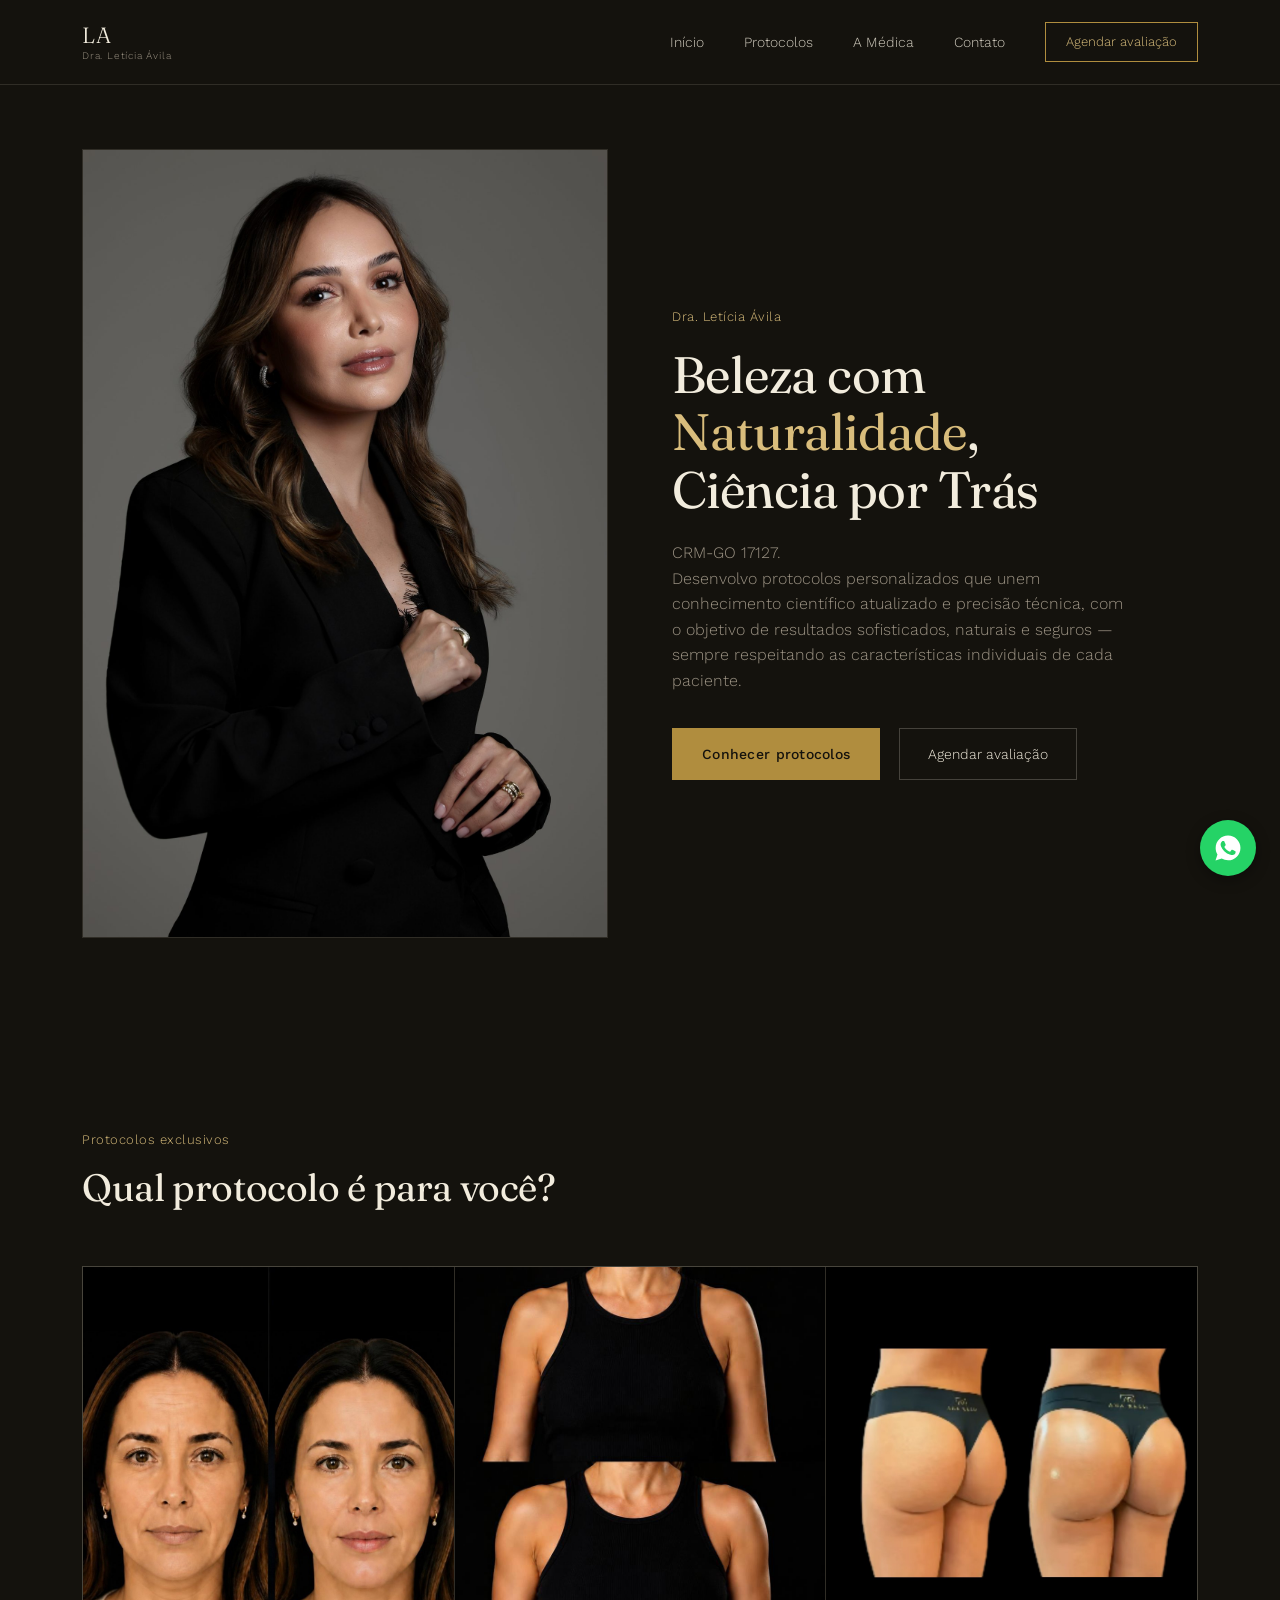
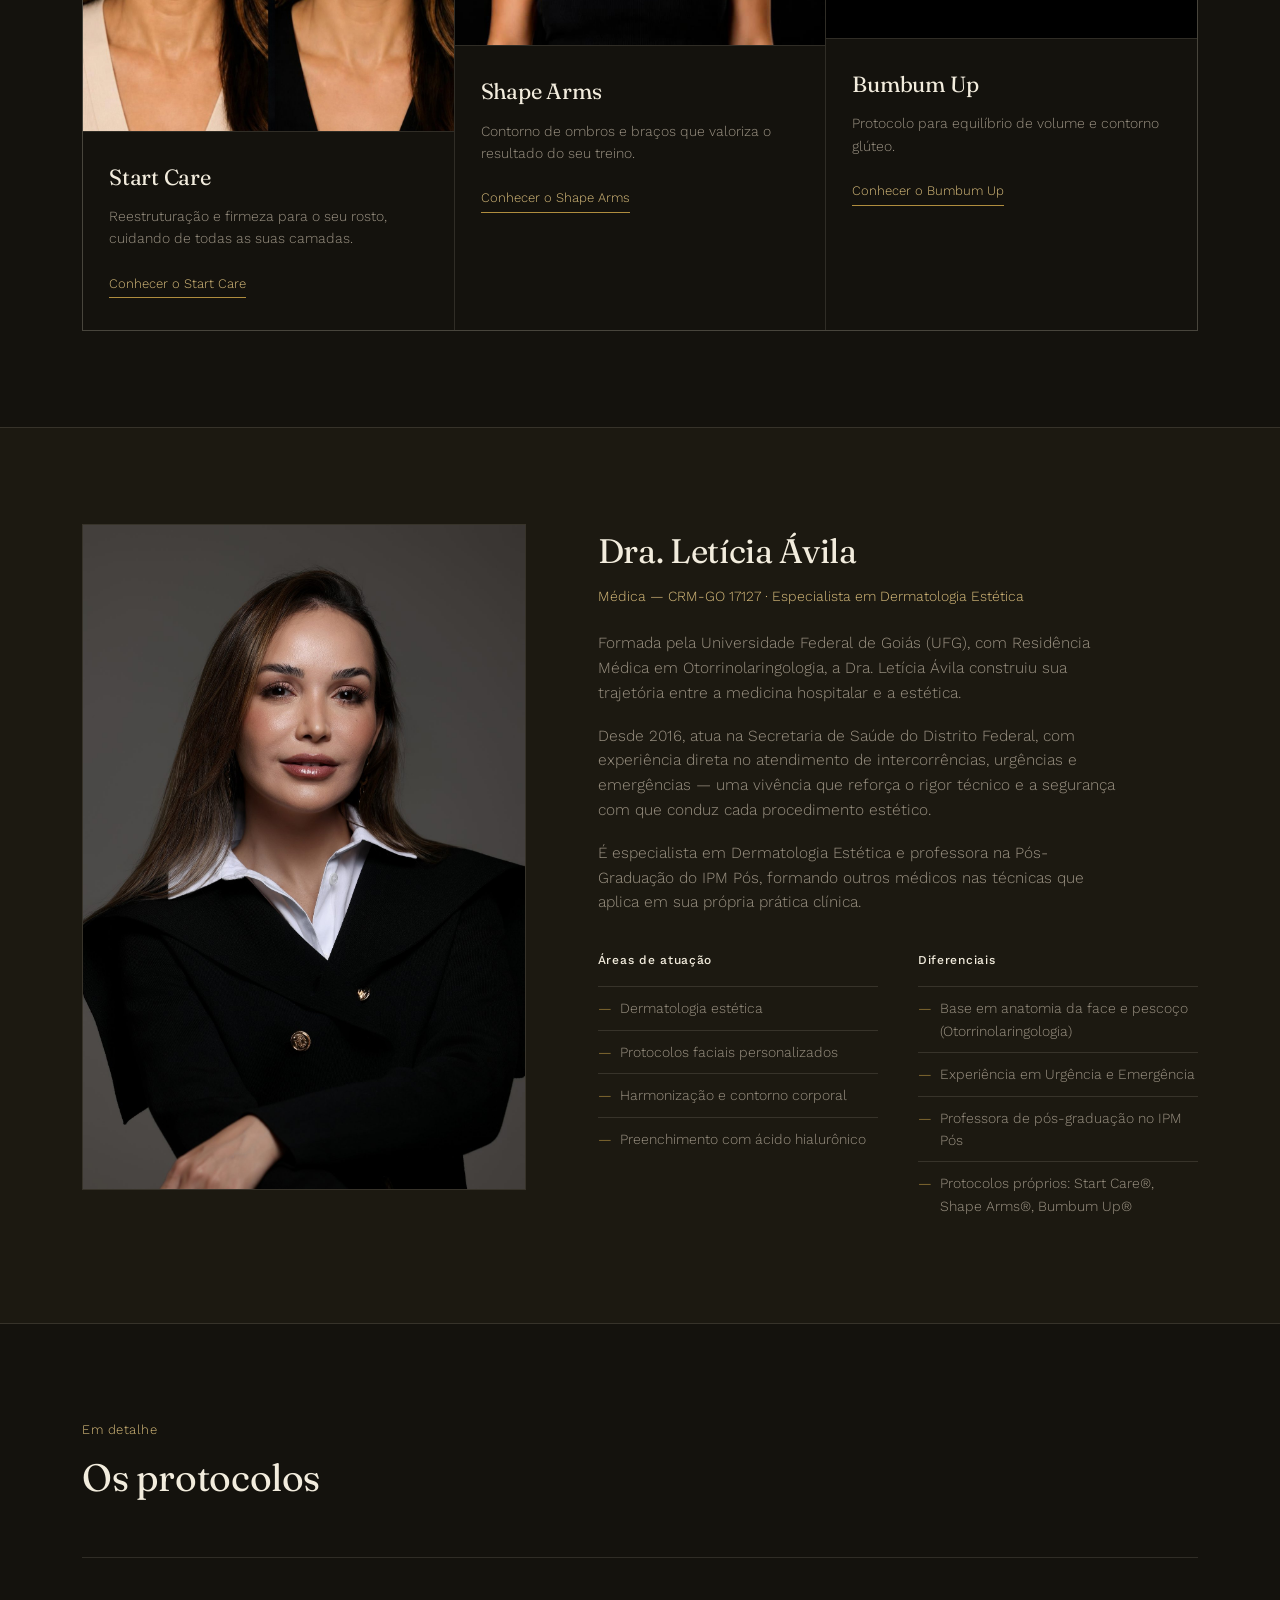
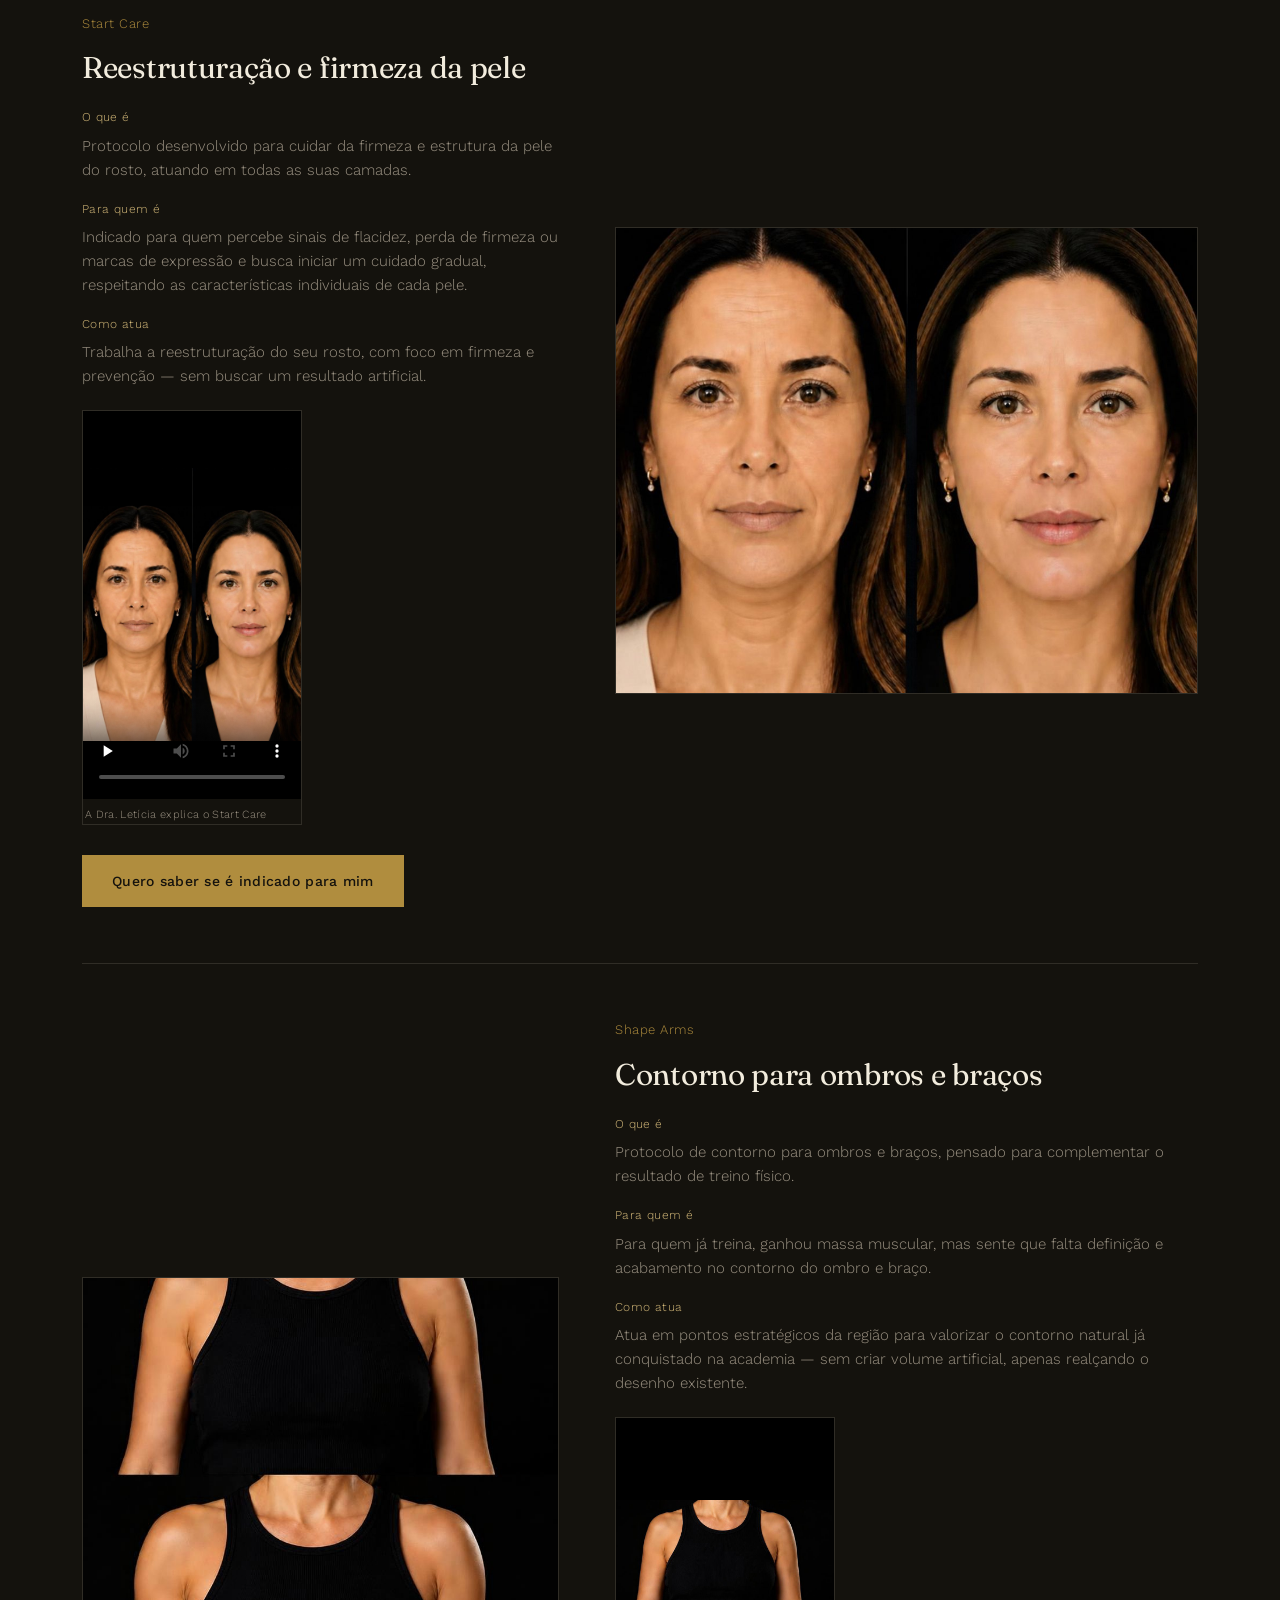
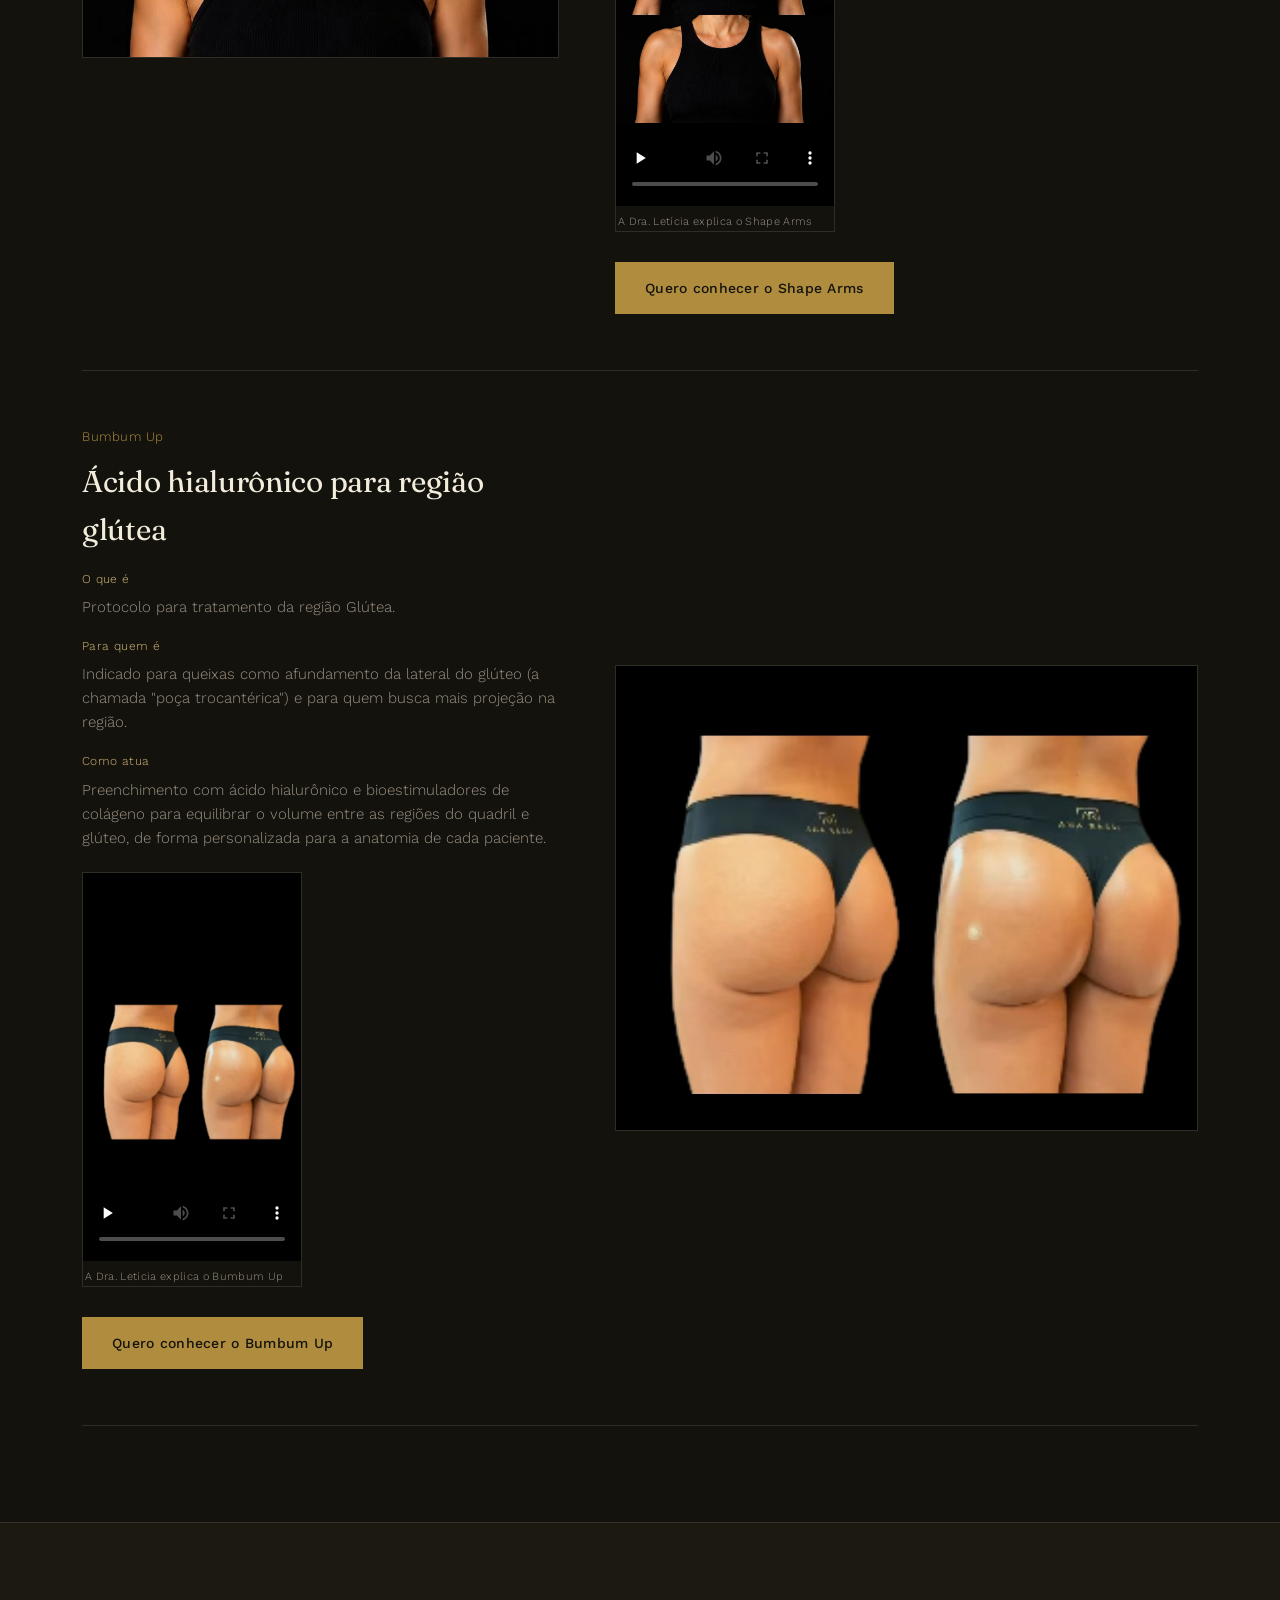
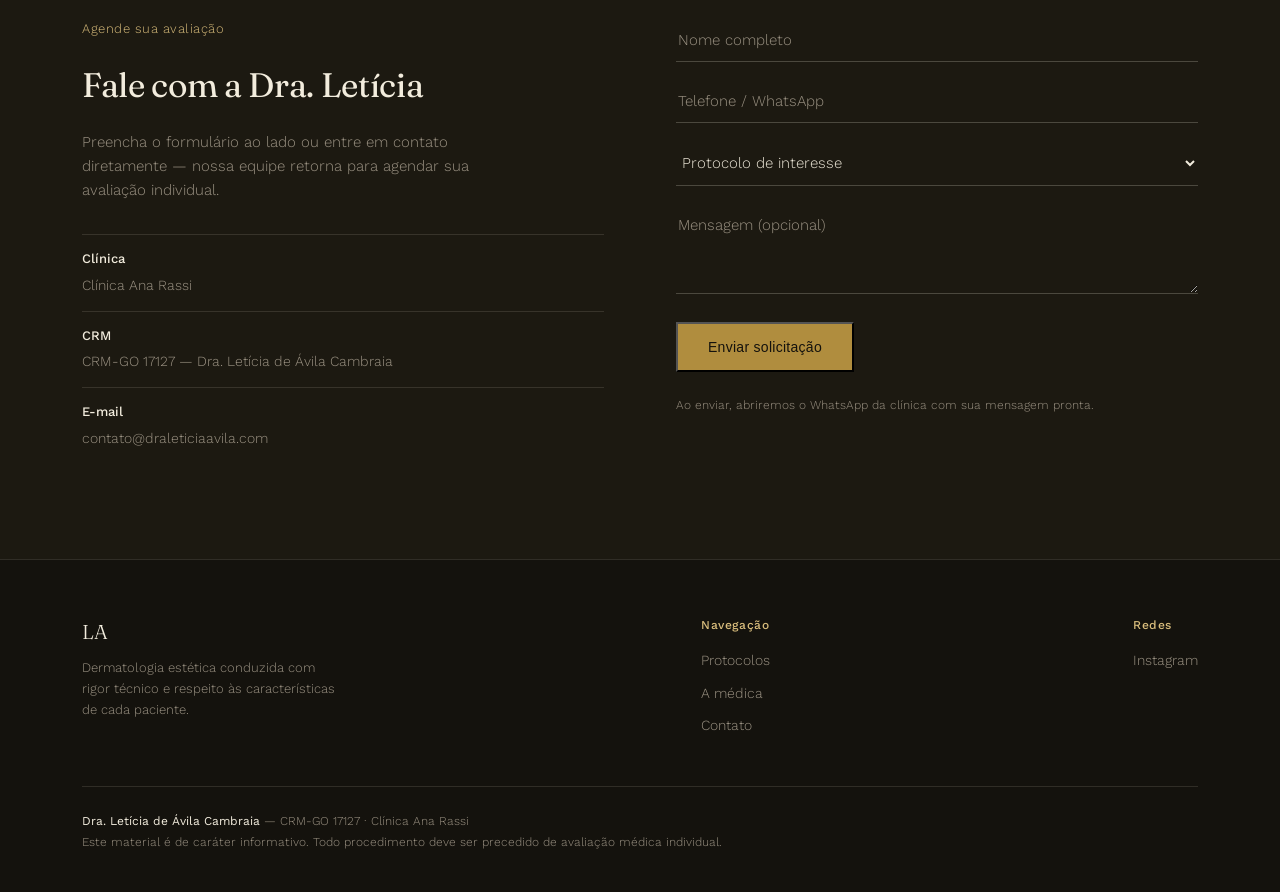
==== index.html @ e428c54c "Commit inicial: site Dra Leticia" ====
<!DOCTYPE html>
<html lang="pt-BR">
<head>
<meta charset="UTF-8">
<meta name="viewport" content="width=device-width, initial-scale=1.0">
<title>Dra. Letícia Ávila — Dermatologia Estética</title>
<link rel="preconnect" href="https://fonts.googleapis.com">
<link rel="preconnect" href="https://fonts.gstatic.com" crossorigin>
<link href="https://fonts.googleapis.com/css2?family=Fraunces:ital,opsz,wght@0,9..144,300;0,9..144,400;0,9..144,500;1,9..144,400&family=Work+Sans:wght@300;400;500;600&display=swap" rel="stylesheet">
<style>
  :root{
    --bg: #14120D;
    --bg-elevated: #1C1911;
    --bg-card: #1F1B13;
    --gold: #B08D3E;
    --gold-light: #D9BD7C;
    --cream: #F2ECDD;
    --muted: #9C9384;
    --line: rgba(242,236,221,0.12);
    --line-strong: rgba(242,236,221,0.22);
  }
  *{box-sizing:border-box; margin:0; padding:0;}
  html{scroll-behavior:smooth;}
  body{
    background:var(--bg);
    color:var(--cream);
    font-family:'Work Sans', sans-serif;
    font-weight:300;
    line-height:1.6;
    -webkit-font-smoothing:antialiased;
  }
  img{max-width:100%; display:block;}
  a{color:inherit; text-decoration:none;}
  .wrap{max-width:1180px; margin:0 auto; padding:0 32px;}
  h1,h2,h3{font-family:'Fraunces', serif; font-weight:400; letter-spacing:-0.01em;}

  /* placeholder photo blocks */
  .photo-ph{
    background:
      linear-gradient(160deg, #2A251A 0%, #17150F 100%);
    border:1px solid var(--line);
    display:flex; align-items:flex-end; justify-content:flex-start;
    position:relative; overflow:hidden;
    min-height:280px;
  }
  .photo-ph::before{
    content:'';
    position:absolute; inset:0;
    background:
      repeating-linear-gradient(45deg, rgba(242,236,221,0.025) 0 2px, transparent 2px 14px);
  }
  .photo-ph span{
    position:relative; z-index:1;
    font-size:12px; color:var(--muted); letter-spacing:0.05em;
    padding:14px 16px; font-family:'Work Sans', sans-serif;
  }
  .photo-real{
    border:1px solid var(--line); overflow:hidden; min-height:280px;
  }
  .photo-real img{width:100%; height:100%; object-fit:cover; display:block;}

  /* header */
  header{
    position:sticky; top:0; z-index:50;
    background:var(--bg);
    border-bottom:1px solid var(--line);
  }
  header .wrap{
    display:flex; align-items:center; justify-content:space-between;
    height:84px;
  }
  .brand{display:flex; flex-direction:column; line-height:1.1;}
  .brand .initials{font-family:'Fraunces', serif; font-size:22px; letter-spacing:0.06em;}
  .brand .name{font-size:10px; color:var(--muted); letter-spacing:0.08em; margin-top:2px;}
  nav{display:flex; align-items:center; gap:40px;}
  nav a{font-size:14px; color:var(--cream); opacity:0.85; transition:opacity 0.2s;}
  nav a:hover{opacity:1; color:var(--gold-light);}
  .nav-cta{
    border:1px solid var(--gold); color:var(--gold-light) !important;
    padding:9px 20px; font-size:13px; opacity:1 !important;
  }
  .nav-cta:hover{background:var(--gold); color:var(--bg) !important;}

  .mobile-toggle{
    display:none; background:none; border:none; cursor:pointer;
    width:32px; height:24px; position:relative; padding:0;
  }
  .mobile-toggle span{
    position:absolute; left:0; width:100%; height:1px; background:var(--cream);
    transition:transform 0.25s, opacity 0.25s;
  }
  .mobile-toggle span:nth-child(1){top:0;}
  .mobile-toggle span:nth-child(2){top:11px;}
  .mobile-toggle span:nth-child(3){top:22px;}
  header.open .mobile-toggle span:nth-child(1){transform:translateY(11px) rotate(45deg);}
  header.open .mobile-toggle span:nth-child(2){opacity:0;}
  header.open .mobile-toggle span:nth-child(3){transform:translateY(-11px) rotate(-45deg);}

  /* hero */
  .hero{padding:64px 0 96px;}
  .hero-grid{
    display:grid; grid-template-columns:1fr 1fr; gap:64px; align-items:center;
  }
  .hero-photo{aspect-ratio:2/3; min-height:auto;}
  .eyebrow{
    font-size:13px; color:var(--gold-light); letter-spacing:0.04em; margin-bottom:18px;
  }
  .hero h1{
    font-size:clamp(34px, 4vw, 52px); line-height:1.12; margin-bottom:22px;
  }
  .hero h1 em{color:var(--gold-light); font-style:normal;}
  .hero p.sub{
    font-size:16px; color:var(--muted); max-width:46ch; margin-bottom:34px;
  }
  .btn-primary{
    display:inline-block; background:var(--gold); color:var(--bg);
    padding:15px 30px; font-size:14px; font-weight:500; letter-spacing:0.02em;
    transition:background 0.2s;
  }
  .btn-primary:hover{background:var(--gold-light);}
  .btn-outline{
    display:inline-block; border:1px solid var(--line-strong); color:var(--cream);
    padding:14px 28px; font-size:14px; margin-left:14px;
  }
  .btn-outline:hover{border-color:var(--gold);}

  /* section shared */
  section{padding:96px 0;}
  .section-head{max-width:640px; margin-bottom:56px;}
  .section-head .eyebrow{margin-bottom:14px;}
  .section-head h2{font-size:clamp(28px, 3vw, 38px); line-height:1.2;}
  .divider{border:none; border-top:1px solid var(--line); margin:0;}

  /* protocol selector */
  .selector-grid{
    display:grid; grid-template-columns:repeat(3, 1fr); gap:1px;
    background:var(--line);
    border:1px solid var(--line);
  }
  .selector-card{
    background:var(--bg); padding:0; display:flex; flex-direction:column;
    transition:background 0.25s;
  }
  .selector-card:hover{background:var(--bg-elevated);}
  .selector-card .photo-ph, .selector-card .photo-real{min-height:220px; border:none; border-bottom:1px solid var(--line);}
  .selector-card-body{padding:28px 26px 32px;}
  .selector-card h3{font-size:22px; margin-bottom:10px;}
  .selector-card p{font-size:14px; color:var(--muted); margin-bottom:20px; min-height:44px;}
  .selector-link{font-size:13px; color:var(--gold-light); border-bottom:1px solid var(--gold);
    padding-bottom:3px; display:inline-block;}

  /* sobre */
  .sobre{background:var(--bg-elevated); border-top:1px solid var(--line); border-bottom:1px solid var(--line);}
  .sobre-grid{display:grid; grid-template-columns:0.85fr 1.15fr; gap:72px; align-items:start;}
  .sobre-photo{aspect-ratio:2/3;}
  .sobre-content h2{font-size:clamp(26px,3vw,34px); margin-bottom:6px;}
  .sobre-crm{font-size:14px; color:var(--gold-light); margin-bottom:24px;}
  .sobre-content p{font-size:15.5px; color:var(--muted); margin-bottom:18px; max-width:58ch;}
  .lists{display:grid; grid-template-columns:1fr 1fr; gap:40px; margin-top:36px;}
  .lists h4{font-family:'Work Sans',sans-serif; font-size:12px; letter-spacing:0.06em;
    color:var(--cream); margin-bottom:16px; font-weight:500;}
  .lists ul{list-style:none;}
  .lists li{
    font-size:14px; color:var(--muted); padding:10px 0 10px 22px; position:relative;
    border-top:1px solid var(--line);
  }
  .lists li:before{
    content:'—'; position:absolute; left:0; color:var(--gold);
  }

  /* protocolos detalhados */
  .protocolos{}
  .protocolo-row{
    display:grid; grid-template-columns:0.9fr 1.1fr; gap:56px;
    padding:56px 0; border-top:1px solid var(--line); align-items:center;
  }
  .protocolo-row:last-child{border-bottom:1px solid var(--line);}
  .protocolo-row:nth-child(even) .protocolo-photo{order:2;}
  .protocolo-num{font-size:13px; color:var(--gold); margin-bottom:10px; letter-spacing:0.04em;}
  .protocolo-row h3{font-size:30px; margin-bottom:16px;}
  .protocolo-photo{aspect-ratio:5/4;}
  .protocolo-block{margin-bottom:18px;}
  .protocolo-block .label{font-size:12px; color:var(--gold-light); margin-bottom:6px; letter-spacing:0.03em;}
  .protocolo-block p{font-size:15px; color:var(--muted);}
  .protocolo-row .btn-primary{margin-top:8px;}
  .video-embed{
    margin:22px 0; max-width:220px;
    border:1px solid var(--line);
  }
  .video-embed video{width:100%; display:block; aspect-ratio:9/16; object-fit:contain; background:#000;}
  .video-embed .video-label{
    font-size:11px; color:var(--muted); padding:8px 2px 0; letter-spacing:0.03em;
  }

  /* contato */
  .contato{background:var(--bg-elevated); border-top:1px solid var(--line);}
  .contato-grid{display:grid; grid-template-columns:1fr 1fr; gap:72px;}
  .contato h2{font-size:clamp(26px,3vw,34px); margin-bottom:18px;}
  .contato p.sub{color:var(--muted); font-size:15px; max-width:44ch; margin-bottom:32px;}
  .contato-info{margin-top:32px;}
  .contato-info div{font-size:14px; color:var(--muted); padding:14px 0; border-top:1px solid var(--line);}
  .contato-info div strong{color:var(--cream); font-weight:500; display:block; margin-bottom:4px; font-size:13px;}
  form{display:flex; flex-direction:column; gap:18px;}
  form input, form textarea, form select{
    background:transparent; border:none; border-bottom:1px solid var(--line-strong);
    color:var(--cream); font-family:'Work Sans',sans-serif; font-size:15px;
    padding:12px 2px; font-weight:300;
  }
  form select option{background:var(--bg);}
  form input::placeholder, form textarea::placeholder{color:var(--muted);}
  form input:focus, form textarea:focus, form select:focus{outline:none; border-color:var(--gold);}
  form textarea{resize:vertical; min-height:90px;}
  form button{margin-top:10px; align-self:flex-start;}
  .form-note{font-size:12px; color:var(--muted); margin-top:6px;}

  /* footer */
  footer{padding:56px 0 40px; border-top:1px solid var(--line);}
  .footer-grid{display:flex; justify-content:space-between; flex-wrap:wrap; gap:32px; margin-bottom:40px;}
  .footer-brand .initials{font-family:'Fraunces', serif; font-size:20px;}
  .footer-brand p{font-size:13px; color:var(--muted); margin-top:10px; max-width:32ch;}
  .footer-col h5{font-size:12px; letter-spacing:0.05em; color:var(--gold-light); margin-bottom:14px; font-weight:500;}
  .footer-col a{display:block; font-size:14px; color:var(--muted); margin-bottom:10px;}
  .footer-col a:hover{color:var(--cream);}
  .footer-legal{
    font-size:12px; color:var(--muted); border-top:1px solid var(--line);
    padding-top:24px; line-height:1.7;
  }
  .footer-legal strong{color:var(--cream); font-weight:400;}

  /* botão flutuante WhatsApp */
  .whatsapp-float{
    position:fixed; right:24px; bottom:24px; z-index:200;
    width:56px; height:56px; border-radius:50%;
    background:#25D366; display:flex; align-items:center; justify-content:center;
    box-shadow:0 4px 14px rgba(0,0,0,0.35);
    transition:transform 0.2s;
  }
  .whatsapp-float:hover{transform:scale(1.06);}
  .whatsapp-float svg{width:30px; height:30px; fill:#fff; display:block;}

  @media (max-width: 860px){
    .mobile-toggle{display:block;}
    .whatsapp-float{right:16px; bottom:16px; width:52px; height:52px;}
    .whatsapp-float svg{width:28px; height:28px;}
    nav{
      display:flex; flex-direction:column; align-items:flex-start; gap:0;
      position:fixed; top:84px; left:0; right:0; bottom:0;
      background:var(--bg); padding:12px 24px 32px;
      transform:translateX(100%); transition:transform 0.3s ease;
    }
    header.open nav{transform:translateX(0);}
    nav a{width:100%; padding:16px 0; border-bottom:1px solid var(--line); opacity:1;}
    .nav-cta{border:1px solid var(--gold); text-align:center; margin-top:20px; padding:14px 20px;}
    .hero-grid, .sobre-grid, .contato-grid{grid-template-columns:1fr;}
    .selector-grid{grid-template-columns:1fr;}
    .lists{grid-template-columns:1fr;}
    .protocolo-row, .protocolo-row:nth-child(even){grid-template-columns:1fr;}
    .protocolo-row:nth-child(even) .protocolo-photo{order:0;}
    section{padding:64px 0;}
    .wrap{padding:0 20px;}
    .btn-outline{margin-left:0; margin-top:12px;}
  }
</style>
</head>
<body>

<header>
  <div class="wrap">
    <div class="brand">
      <span class="initials">LA</span>
      <span class="name">Dra. Letícia Ávila</span>
    </div>
    <nav>
      <a href="#inicio">Início</a>
      <a href="#protocolos">Protocolos</a>
      <a href="#medica">A Médica</a>
      <a href="#contato">Contato</a>
      <a href="#contato" class="nav-cta">Agendar avaliação</a>
    </nav>
    <button class="mobile-toggle" id="menuToggle" aria-label="Abrir menu">
      <span></span><span></span><span></span>
    </button>
  </div>
</header>
<script>
  (function(){
    var header = document.querySelector('header');
    var btn = document.getElementById('menuToggle');
    var links = document.querySelectorAll('header nav a');
    btn.addEventListener('click', function(){
      header.classList.toggle('open');
    });
    links.forEach(function(a){
      a.addEventListener('click', function(){ header.classList.remove('open'); });
    });
  })();
</script>

<section class="hero" id="inicio">
  <div class="wrap hero-grid">
    <div class="photo-real hero-photo">
      <img src="img/dra-leticia-hero.jpg" alt="Dra. Letícia Ávila">
    </div>
    <div>
      <div class="eyebrow">Dra. Letícia Ávila</div>
      <h1>Beleza com <em>Naturalidade</em>,<br>Ciência por Trás</h1>
      <p class="sub">CRM-GO 17127.<br>Desenvolvo protocolos personalizados que unem conhecimento científico atualizado e precisão técnica, com o objetivo de resultados sofisticados, naturais e seguros — sempre respeitando as características individuais de cada paciente.</p>
      <a href="#protocolos" class="btn-primary">Conhecer protocolos</a>
      <a href="#contato" class="btn-outline">Agendar avaliação</a>
    </div>
  </div>
</section>

<section id="protocolos">
  <div class="wrap">
    <div class="section-head">
      <div class="eyebrow">Protocolos exclusivos</div>
      <h2>Qual protocolo é para você?</h2>
    </div>
    <div class="selector-grid">

      <div class="selector-card">
        <div class="photo-real"><img src="img/protocolo-start-care.jpg" alt="Protocolo Start Care"></div>
        <div class="selector-card-body">
          <h3>Start Care</h3>
          <p>Reestruturação e firmeza para o seu rosto, cuidando de todas as suas camadas.</p>
          <a href="start-care.html" class="selector-link">Conhecer o Start Care</a>
        </div>
      </div>

      <div class="selector-card">
        <div class="photo-real"><img src="img/protocolo-shape-arms.jpg" alt="Protocolo Shape Arms"></div>
        <div class="selector-card-body">
          <h3>Shape Arms</h3>
          <p>Contorno de ombros e braços que valoriza o resultado do seu treino.</p>
          <a href="shape-arms.html" class="selector-link">Conhecer o Shape Arms</a>
        </div>
      </div>

      <div class="selector-card">
        <div class="photo-real"><img src="img/protocolo-bumbum-up.jpg" alt="Protocolo Bumbum Up"></div>
        <div class="selector-card-body">
          <h3>Bumbum Up</h3>
          <p>Protocolo para equilíbrio de volume e contorno glúteo.</p>
          <a href="bumbum-up.html" class="selector-link">Conhecer o Bumbum Up</a>
        </div>
      </div>

    </div>
  </div>
</section>

<section class="sobre" id="medica">
  <div class="wrap sobre-grid">
    <div class="photo-real sobre-photo">
      <img src="img/dra-leticia-sobre.jpg" alt="Dra. Letícia Ávila">
    </div>
    <div class="sobre-content">
      <h2>Dra. Letícia Ávila</h2>
      <div class="sobre-crm">Médica — CRM-GO 17127 · Especialista em Dermatologia Estética</div>
      <p>Formada pela Universidade Federal de Goiás (UFG), com Residência Médica em Otorrinolaringologia, a Dra. Letícia Ávila construiu sua trajetória entre a medicina hospitalar e a estética.</p>
      <p>Desde 2016, atua na Secretaria de Saúde do Distrito Federal, com experiência direta no atendimento de intercorrências, urgências e emergências — uma vivência que reforça o rigor técnico e a segurança com que conduz cada procedimento estético.</p>
      <p>É especialista em Dermatologia Estética e professora na Pós-Graduação do IPM Pós, formando outros médicos nas técnicas que aplica em sua própria prática clínica.</p>

      <div class="lists">
        <div>
          <h4>Áreas de atuação</h4>
          <ul>
            <li>Dermatologia estética</li>
            <li>Protocolos faciais personalizados</li>
            <li>Harmonização e contorno corporal</li>
            <li>Preenchimento com ácido hialurônico</li>
          </ul>
        </div>
        <div>
          <h4>Diferenciais</h4>
          <ul>
            <li>Base em anatomia da face e pescoço (Otorrinolaringologia)</li>
            <li>Experiência em Urgência e Emergência</li>
            <li>Professora de pós-graduação no IPM Pós</li>
            <li>Protocolos próprios: Start Care®, Shape Arms®, Bumbum Up®</li>
          </ul>
        </div>
      </div>
    </div>
  </div>
</section>

<section class="protocolos">
  <div class="wrap">
    <div class="section-head">
      <div class="eyebrow">Em detalhe</div>
      <h2>Os protocolos</h2>
    </div>

    <div class="protocolo-row" id="start-care">
      <div class="photo-real protocolo-photo"><img src="img/protocolo-start-care.jpg" alt="Protocolo Start Care"></div>
      <div>
        <div class="protocolo-num">Start Care</div>
        <h3>Reestruturação e firmeza da pele</h3>
        <div class="protocolo-block">
          <div class="label">O que é</div>
          <p>Protocolo desenvolvido para cuidar da firmeza e estrutura da pele do rosto, atuando em todas as suas camadas.</p>
        </div>
        <div class="protocolo-block">
          <div class="label">Para quem é</div>
          <p>Indicado para quem percebe sinais de flacidez, perda de firmeza ou marcas de expressão e busca iniciar um cuidado gradual, respeitando as características individuais de cada pele.</p>
        </div>
        <div class="protocolo-block">
          <div class="label">Como atua</div>
          <p>Trabalha a reestruturação do seu rosto, com foco em firmeza e prevenção — sem buscar um resultado artificial.</p>
        </div>
        <div class="video-embed">
          <video controls playsinline preload="none" poster="img/protocolo-start-care.jpg">
            <source src="video/protocolo-start-care.mp4" type="video/mp4">
          </video>
          <div class="video-label">A Dra. Letícia explica o Start Care</div>
        </div>
        <a href="#contato" class="btn-primary">Quero saber se é indicado para mim</a>
      </div>
    </div>

    <div class="protocolo-row" id="shape-arms">
      <div class="photo-real protocolo-photo"><img src="img/protocolo-shape-arms.jpg" alt="Protocolo Shape Arms"></div>
      <div>
        <div class="protocolo-num">Shape Arms</div>
        <h3>Contorno para ombros e braços</h3>
        <div class="protocolo-block">
          <div class="label">O que é</div>
          <p>Protocolo de contorno para ombros e braços, pensado para complementar o resultado de treino físico.</p>
        </div>
        <div class="protocolo-block">
          <div class="label">Para quem é</div>
          <p>Para quem já treina, ganhou massa muscular, mas sente que falta definição e acabamento no contorno do ombro e braço.</p>
        </div>
        <div class="protocolo-block">
          <div class="label">Como atua</div>
          <p>Atua em pontos estratégicos da região para valorizar o contorno natural já conquistado na academia — sem criar volume artificial, apenas realçando o desenho existente.</p>
        </div>
        <div class="video-embed">
          <video controls playsinline preload="none" poster="img/protocolo-shape-arms.jpg">
            <source src="video/protocolo-shape-arms.mp4" type="video/mp4">
          </video>
          <div class="video-label">A Dra. Letícia explica o Shape Arms</div>
        </div>
        <a href="#contato" class="btn-primary">Quero conhecer o Shape Arms</a>
      </div>
    </div>

    <div class="protocolo-row" id="bumbum-up">
      <div class="photo-real protocolo-photo"><img src="img/protocolo-bumbum-up.jpg" alt="Protocolo Bumbum Up"></div>
      <div>
        <div class="protocolo-num">Bumbum Up</div>
        <h3>Ácido hialurônico para região glútea</h3>
        <div class="protocolo-block">
          <div class="label">O que é</div>
          <p>Protocolo para tratamento da região Glútea.</p>
        </div>
        <div class="protocolo-block">
          <div class="label">Para quem é</div>
          <p>Indicado para queixas como afundamento da lateral do glúteo (a chamada "poça trocantérica") e para quem busca mais projeção na região.</p>
        </div>
        <div class="protocolo-block">
          <div class="label">Como atua</div>
          <p>Preenchimento com ácido hialurônico e bioestimuladores de colágeno para equilibrar o volume entre as regiões do quadril e glúteo, de forma personalizada para a anatomia de cada paciente.</p>
        </div>
        <div class="video-embed">
          <video controls playsinline preload="none" poster="img/protocolo-bumbum-up.jpg">
            <source src="video/protocolo-bumbum-up.mp4" type="video/mp4">
          </video>
          <div class="video-label">A Dra. Letícia explica o Bumbum Up</div>
        </div>
        <a href="#contato" class="btn-primary">Quero conhecer o Bumbum Up</a>
      </div>
    </div>

  </div>
</section>

<section class="contato" id="contato">
  <div class="wrap contato-grid">
    <div>
      <div class="eyebrow">Agende sua avaliação</div>
      <h2>Fale com a Dra. Letícia</h2>
      <p class="sub">Preencha o formulário ao lado ou entre em contato diretamente — nossa equipe retorna para agendar sua avaliação individual.</p>
      <div class="contato-info">
        <div><strong>Clínica</strong>Clínica Ana Rassi</div>
        <div><strong>CRM</strong>CRM-GO 17127 — Dra. Letícia de Ávila Cambraia</div>
        <div><strong>E-mail</strong>contato@draleticiaavila.com</div>
      </div>
    </div>
    <form onsubmit="return enviarParaWhatsApp(this);">
      <input type="text" id="nome" placeholder="Nome completo" required>
      <input type="tel" id="telefone" placeholder="Telefone / WhatsApp" required>
      <select id="protocolo" required>
        <option value="" disabled selected>Protocolo de interesse</option>
        <option>Start Care</option>
        <option>Shape Arms</option>
        <option>Bumbum Up</option>
        <option>Ainda não sei</option>
      </select>
      <textarea id="mensagem" placeholder="Mensagem (opcional)"></textarea>
      <button type="submit" class="btn-primary">Enviar solicitação</button>
      <div class="form-note">Ao enviar, abriremos o WhatsApp da clínica com sua mensagem pronta.</div>
    </form>
    <script src="js/contact-form.js"></script>
  </div>
</section>

<footer>
  <div class="wrap">
    <div class="footer-grid">
      <div class="footer-brand">
        <span class="initials">LA</span>
        <p>Dermatologia estética conduzida com rigor técnico e respeito às características de cada paciente.</p>
      </div>
      <div class="footer-col">
        <h5>Navegação</h5>
        <a href="#protocolos">Protocolos</a>
        <a href="#medica">A médica</a>
        <a href="#contato">Contato</a>
      </div>
      <div class="footer-col">
        <h5>Redes</h5>
        <a href="https://instagram.com/draleticiaavilac" target="_blank" rel="noopener">Instagram</a>
      </div>
    </div>
    <div class="footer-legal">
      <strong>Dra. Letícia de Ávila Cambraia</strong> — CRM-GO 17127 · Clínica Ana Rassi<br>
      Este material é de caráter informativo. Todo procedimento deve ser precedido de avaliação médica individual.
    </div>
  </div>
</footer>

<a href="https://wa.me/5562995397373?text=Ol%C3%A1!%20Vim%20pelo%20site%20e%20gostaria%20de%20mais%20informa%C3%A7%C3%B5es." target="_blank" rel="noopener" class="whatsapp-float" aria-label="Falar no WhatsApp">
  <svg viewBox="0 0 24 24"><path d="M12.04 2C6.58 2 2.13 6.45 2.13 11.91c0 1.85.5 3.68 1.44 5.27L2 22l4.94-1.55a9.9 9.9 0 0 0 5.11 1.4h.01c5.46 0 9.91-4.45 9.91-9.91 0-2.65-1.03-5.14-2.9-7.01A9.86 9.86 0 0 0 12.04 2zm5.83 14.11c-.25.7-1.45 1.34-2 1.42-.51.08-1.15.11-1.86-.12-.43-.14-.98-.32-1.68-.63-2.96-1.28-4.89-4.26-5.04-4.46-.15-.2-1.2-1.6-1.2-3.05 0-1.45.76-2.16 1.03-2.46.27-.3.59-.37.79-.37.2 0 .4 0 .57.01.18.01.43-.07.67.51.25.6.85 2.07.92 2.22.07.15.12.33.02.53-.1.2-.15.32-.3.5-.15.18-.31.4-.44.54-.15.15-.3.31-.13.61.17.3.76 1.25 1.63 2.02 1.12 1 2.06 1.31 2.36 1.46.3.15.48.13.65-.08.18-.2.75-.87.95-1.17.2-.3.4-.25.67-.15.27.1 1.73.82 2.02.97.3.15.5.22.57.35.07.13.07.75-.18 1.45z"/></svg>
</a>

</body>
</html>
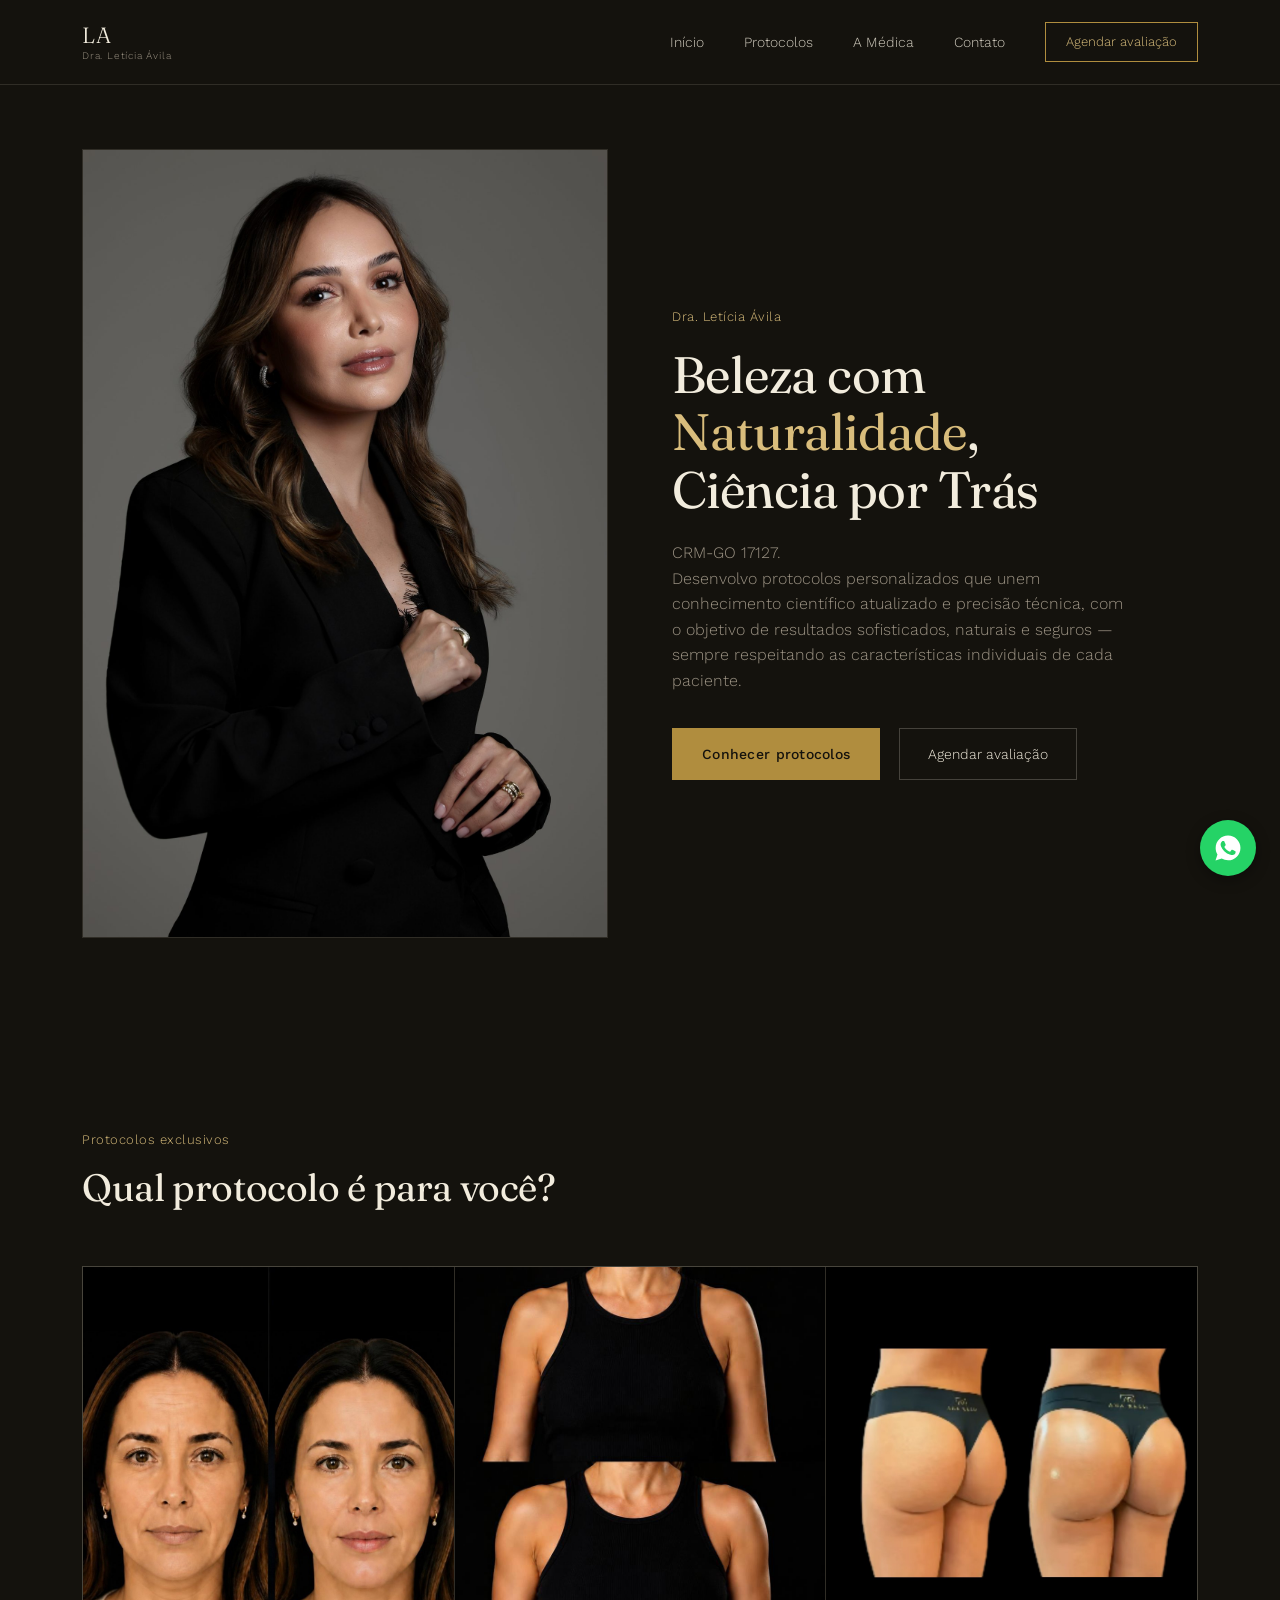
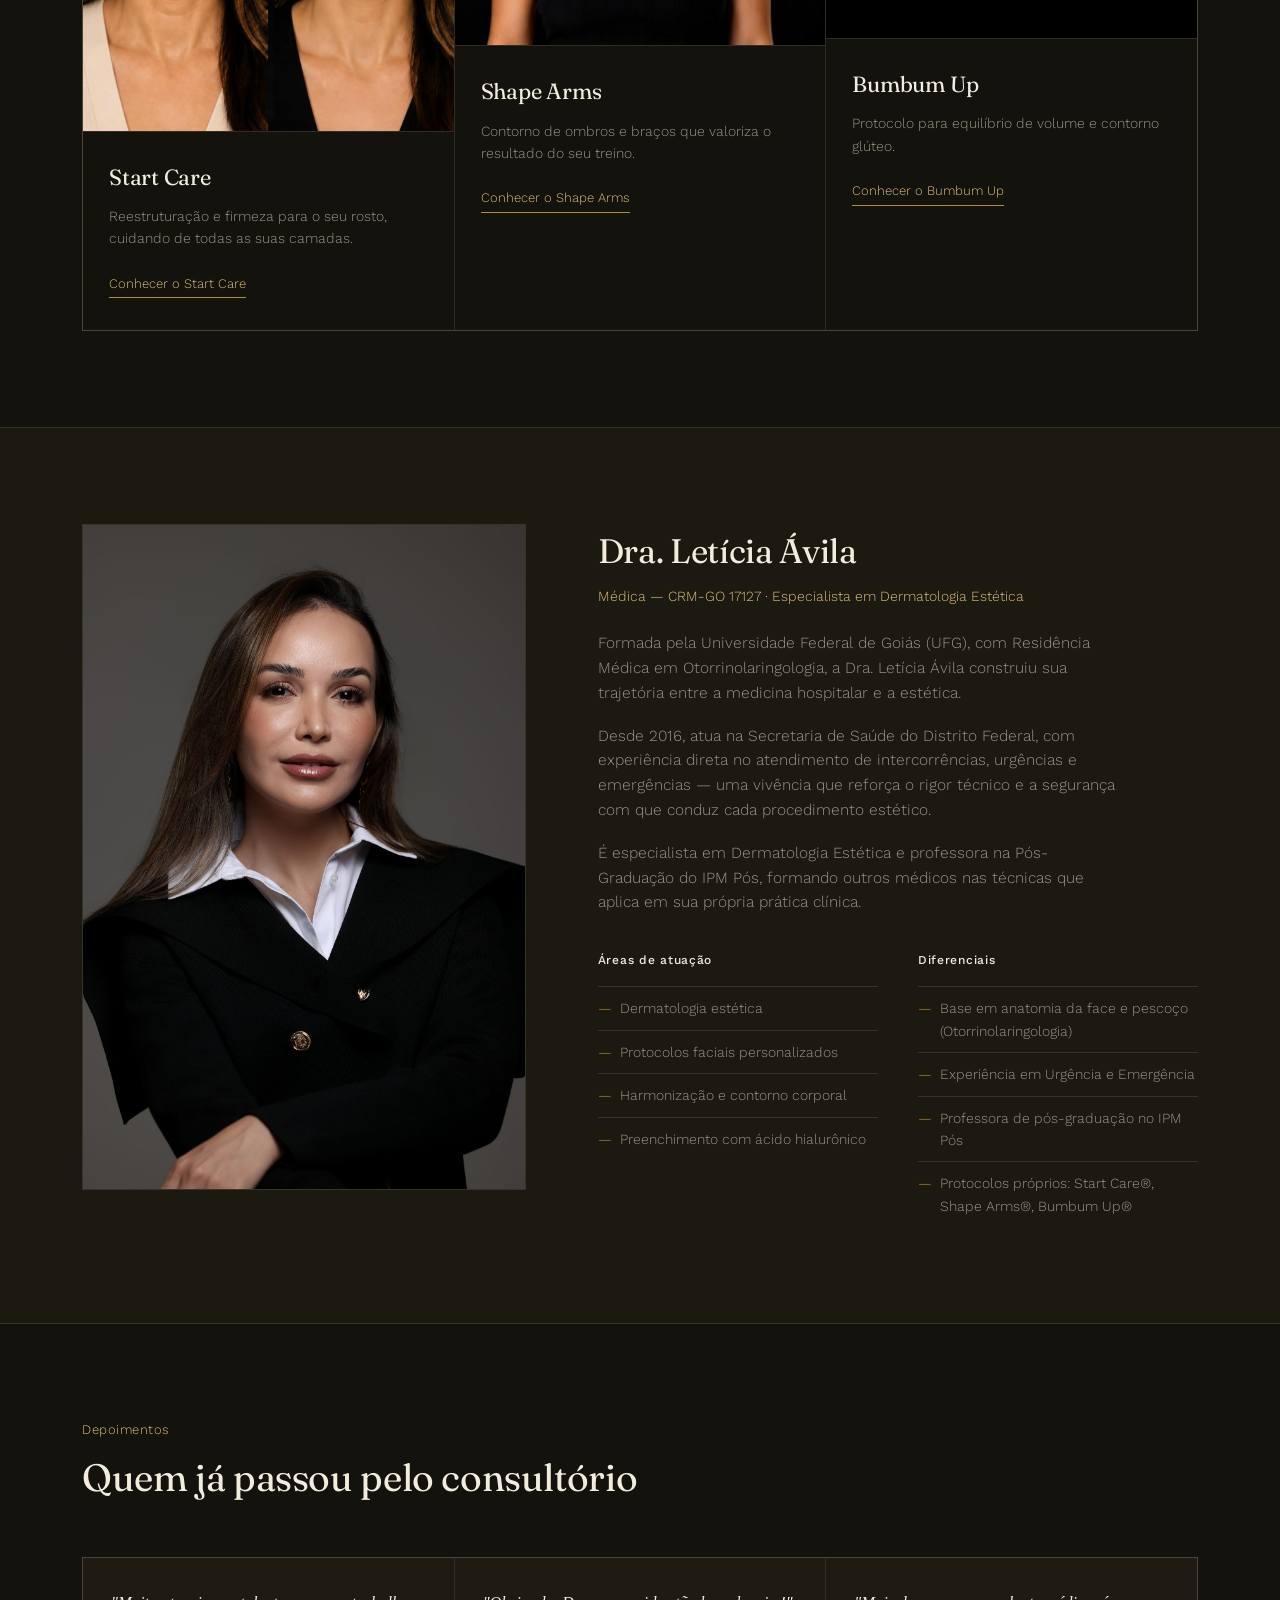
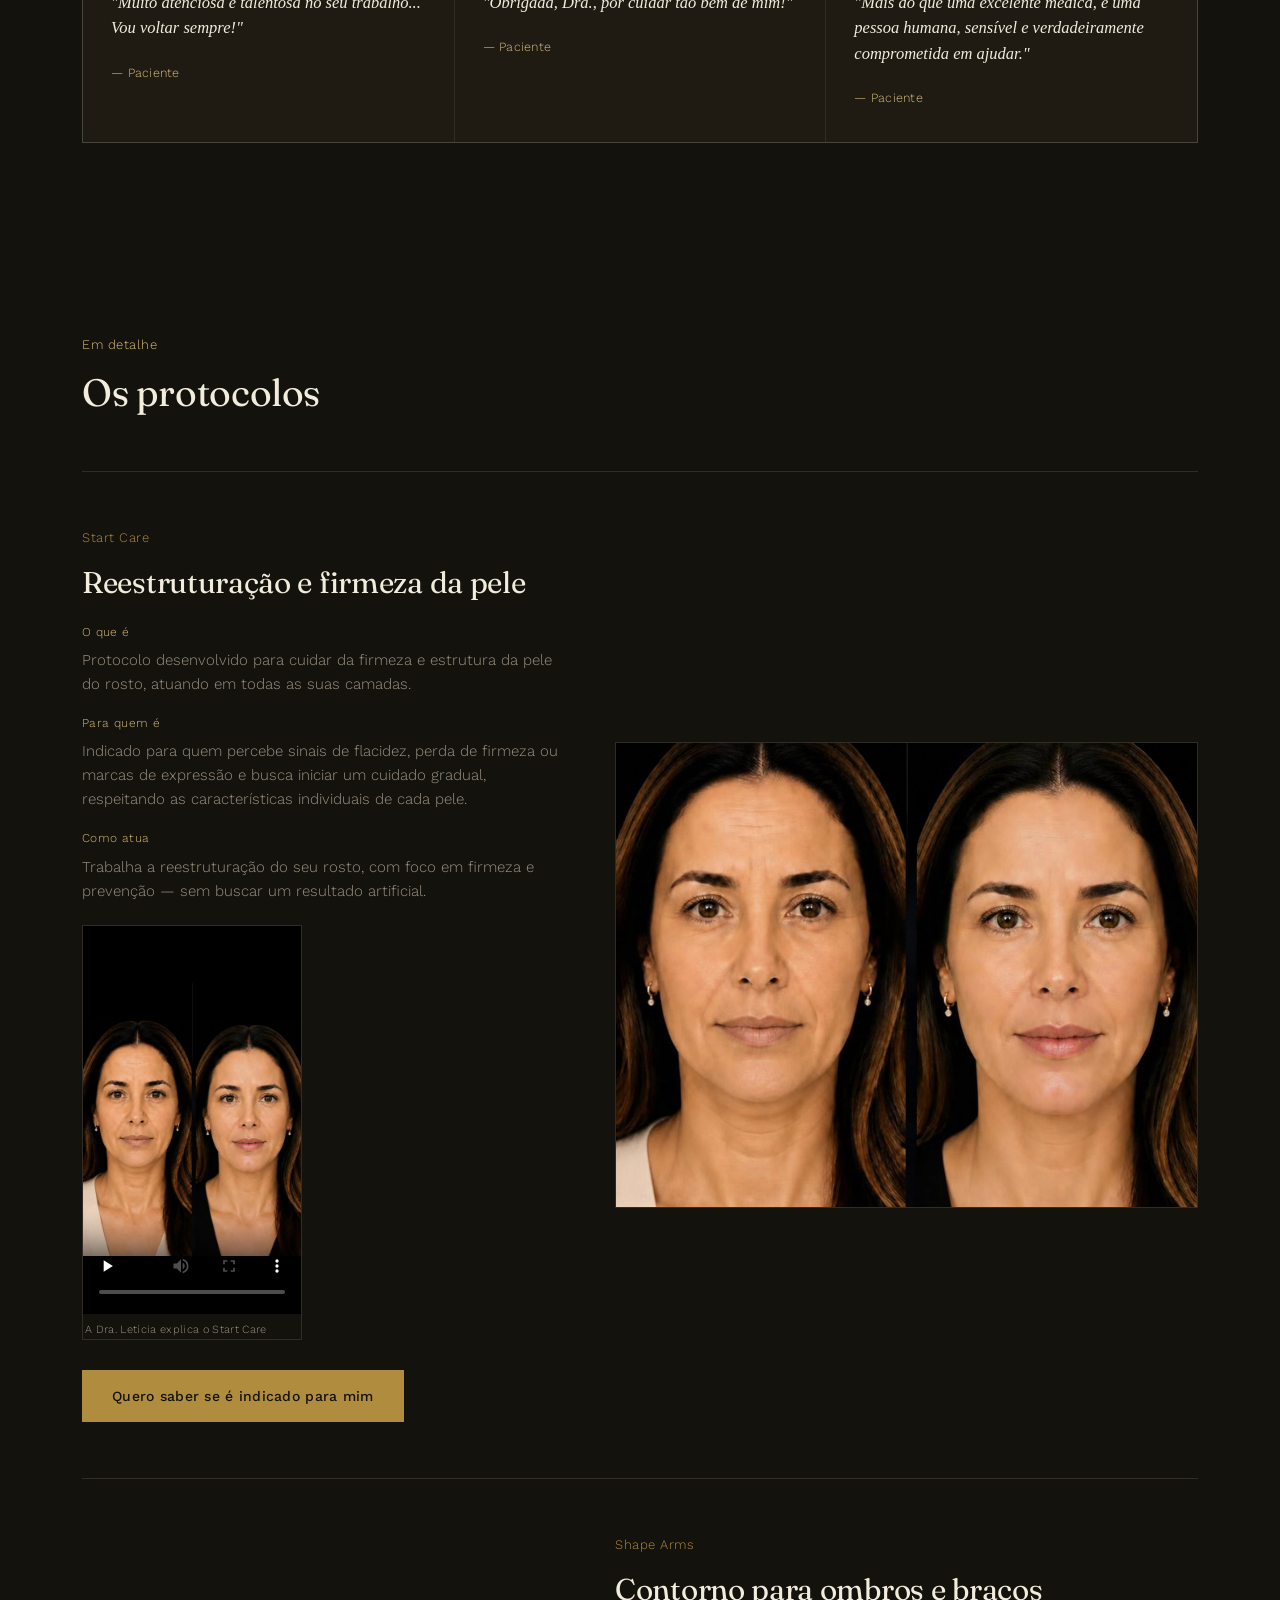
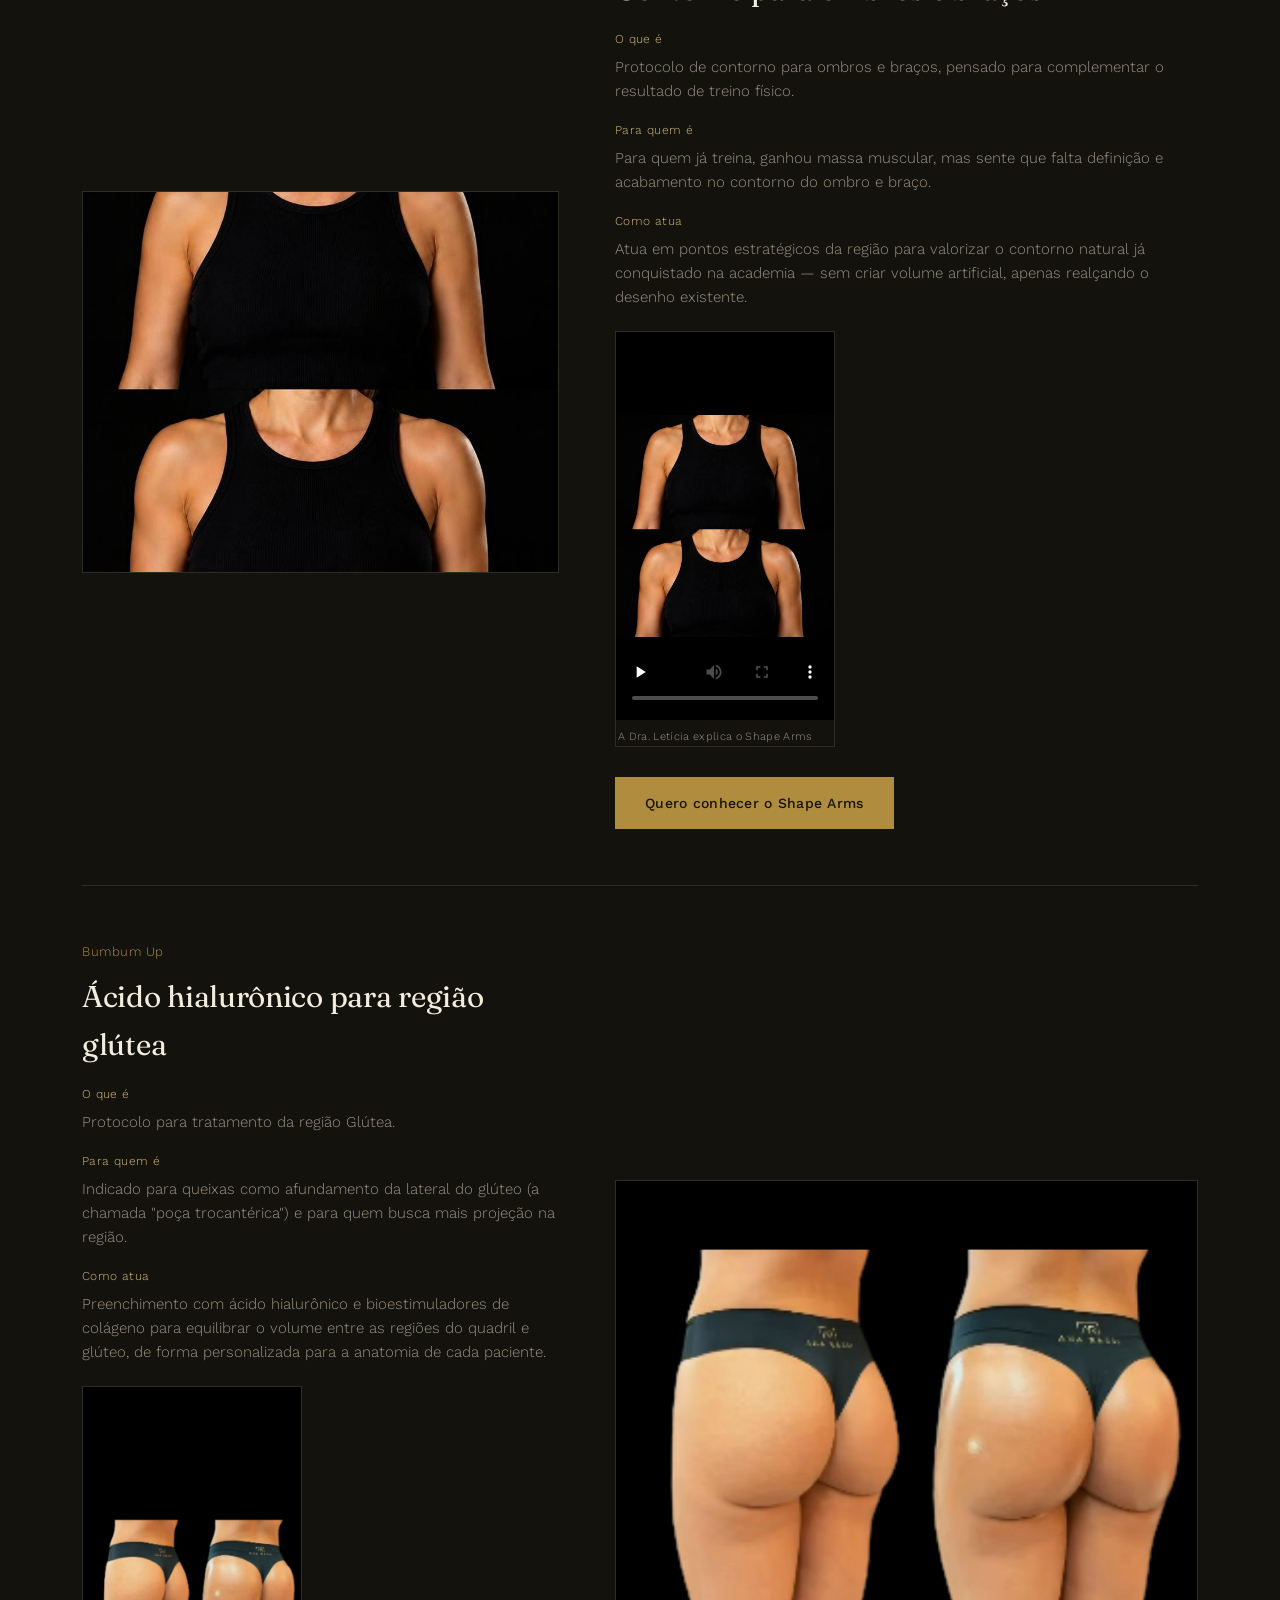
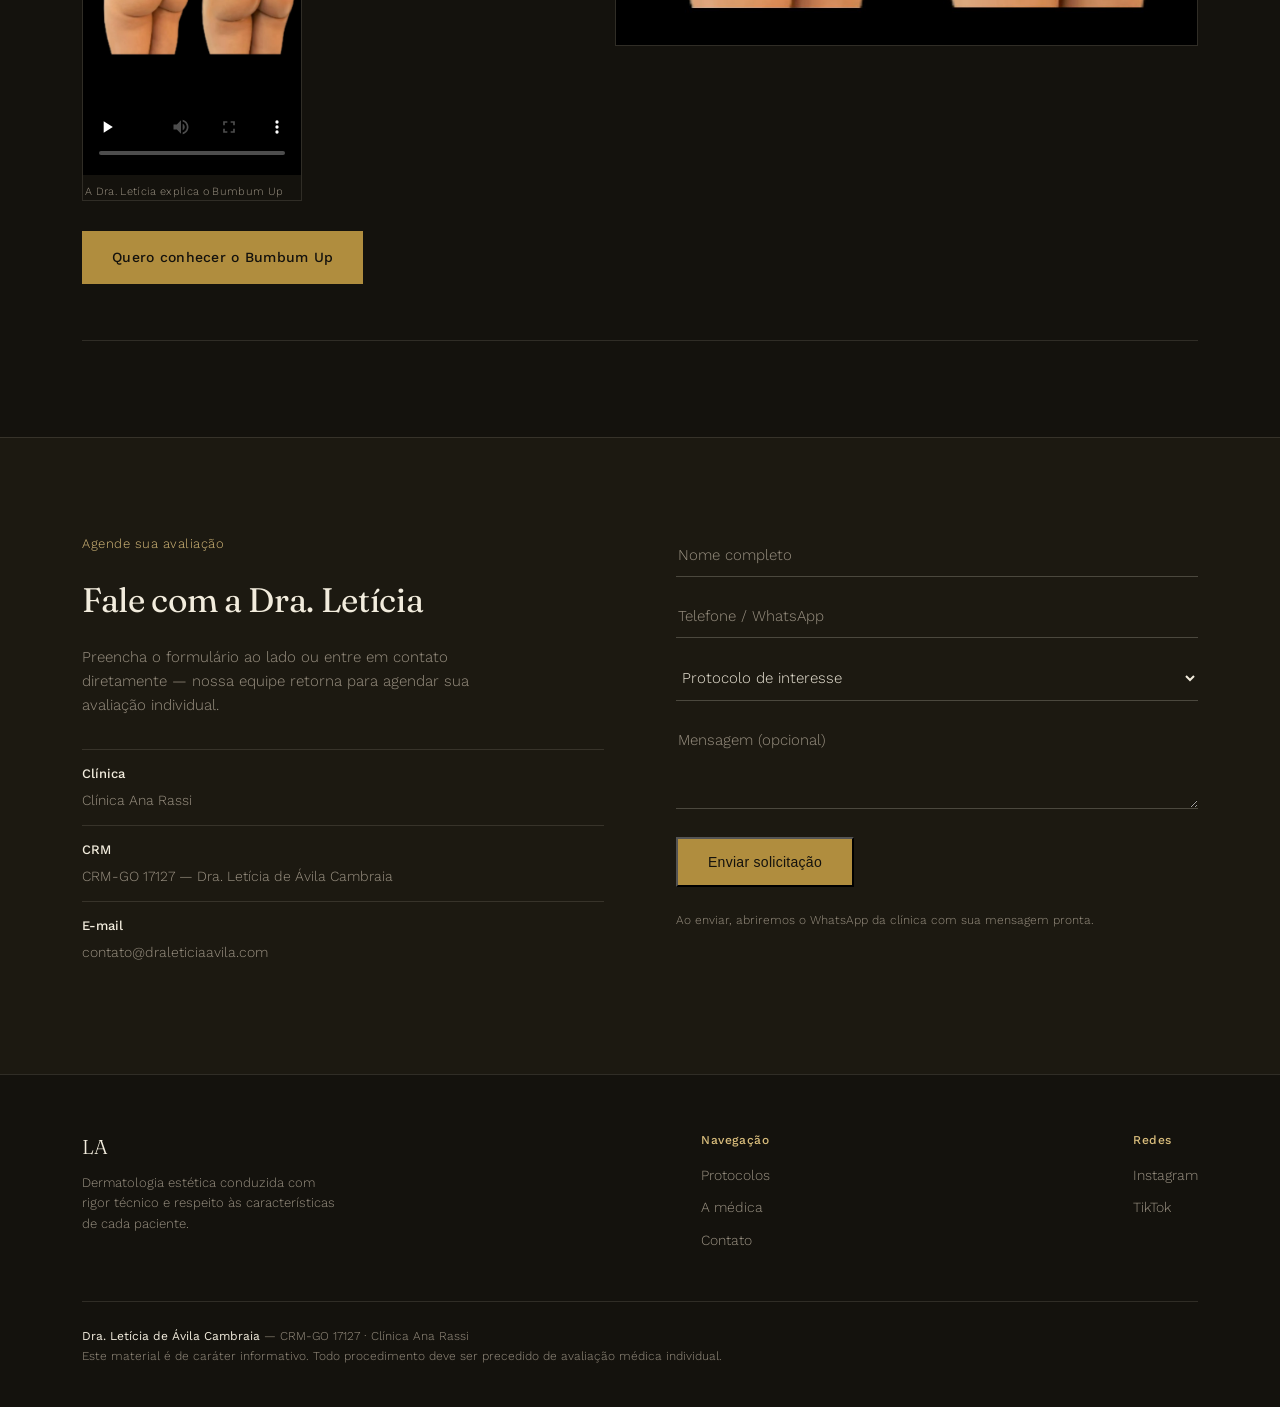
==== commit d4863ccb: "Adiciona depoimentos, WhatsApp float, TikTok Events API e workflow de cache Co-Authored-By: Claude S" ====
--- a/index.html
+++ b/index.html
@@ -1,6 +1,13 @@
 <!DOCTYPE html>
 <html lang="pt-BR">
 <head>
+<!-- Google Tag Manager -->
+<script>(function(w,d,s,l,i){w[l]=w[l]||[];w[l].push({'gtm.start':
+new Date().getTime(),event:'gtm.js'});var f=d.getElementsByTagName(s)[0],
+j=d.createElement(s),dl=l!='dataLayer'?'&l='+l:'';j.async=true;j.src=
+'https://www.googletagmanager.com/gtm.js?id='+i+dl;f.parentNode.insertBefore(j,f);
+})(window,document,'script','dataLayer','GTM-TRNMXM3N');</script>
+<!-- End Google Tag Manager -->
 <meta charset="UTF-8">
 <meta name="viewport" content="width=device-width, initial-scale=1.0">
 <title>Dra. Letícia Ávila — Dermatologia Estética</title>
@@ -168,6 +175,18 @@
     content:'—'; position:absolute; left:0; color:var(--gold);
   }
 
+  /* depoimentos */
+  .depoimentos-grid{
+    display:grid; grid-template-columns:repeat(3, 1fr); gap:1px;
+    background:var(--line); border:1px solid var(--line);
+  }
+  .depoimento-card{background:var(--bg-card); padding:32px 28px;}
+  .depoimento-card blockquote{
+    font-family:'Fraunces', serif; font-style:italic; font-size:16.5px;
+    color:var(--cream); line-height:1.55; margin-bottom:18px;
+  }
+  .depoimento-card cite{font-style:normal; font-size:12.5px; color:var(--gold-light); letter-spacing:0.02em;}
+
   /* protocolos detalhados */
   .protocolos{}
   .protocolo-row{
@@ -253,6 +272,7 @@
     .nav-cta{border:1px solid var(--gold); text-align:center; margin-top:20px; padding:14px 20px;}
     .hero-grid, .sobre-grid, .contato-grid{grid-template-columns:1fr;}
     .selector-grid{grid-template-columns:1fr;}
+    .depoimentos-grid{grid-template-columns:1fr;}
     .lists{grid-template-columns:1fr;}
     .protocolo-row, .protocolo-row:nth-child(even){grid-template-columns:1fr;}
     .protocolo-row:nth-child(even) .protocolo-photo{order:0;}
@@ -263,6 +283,10 @@
 </style>
 </head>
 <body>
+<!-- Google Tag Manager (noscript) -->
+<noscript><iframe src="https://www.googletagmanager.com/ns.html?id=GTM-TRNMXM3N"
+height="0" width="0" style="display:none;visibility:hidden"></iframe></noscript>
+<!-- End Google Tag Manager (noscript) -->
 
 <header>
   <div class="wrap">
@@ -386,6 +410,29 @@
   </div>
 </section>
 
+<section id="depoimentos">
+  <div class="wrap">
+    <div class="section-head">
+      <div class="eyebrow">Depoimentos</div>
+      <h2>Quem já passou pelo consultório</h2>
+    </div>
+    <div class="depoimentos-grid">
+      <div class="depoimento-card">
+        <blockquote>"Muito atenciosa e talentosa no seu trabalho... Vou voltar sempre!"</blockquote>
+        <cite>— Paciente</cite>
+      </div>
+      <div class="depoimento-card">
+        <blockquote>"Obrigada, Dra., por cuidar tão bem de mim!"</blockquote>
+        <cite>— Paciente</cite>
+      </div>
+      <div class="depoimento-card">
+        <blockquote>"Mais do que uma excelente médica, é uma pessoa humana, sensível e verdadeiramente comprometida em ajudar."</blockquote>
+        <cite>— Paciente</cite>
+      </div>
+    </div>
+  </div>
+</section>
+
 <section class="protocolos">
   <div class="wrap">
     <div class="section-head">
@@ -503,7 +550,7 @@
       <button type="submit" class="btn-primary">Enviar solicitação</button>
       <div class="form-note">Ao enviar, abriremos o WhatsApp da clínica com sua mensagem pronta.</div>
     </form>
-    <script src="js/contact-form.js"></script>
+    <script src="js/contact-form.js?v=2"></script>
   </div>
 </section>
 
@@ -523,6 +570,7 @@
       <div class="footer-col">
         <h5>Redes</h5>
         <a href="https://instagram.com/draleticiaavilac" target="_blank" rel="noopener">Instagram</a>
+        <a href="https://www.tiktok.com/@draleticiaavilac" target="_blank" rel="noopener">TikTok</a>
       </div>
     </div>
     <div class="footer-legal">
@@ -532,7 +580,7 @@
   </div>
 </footer>
 
-<a href="https://wa.me/5562995397373?text=Ol%C3%A1!%20Vim%20pelo%20site%20e%20gostaria%20de%20mais%20informa%C3%A7%C3%B5es." target="_blank" rel="noopener" class="whatsapp-float" aria-label="Falar no WhatsApp">
+<a href="https://wa.me/5562995397373?text=Ol%C3%A1!%20Vi%20o%20site%20da%20Dra.%20Let%C3%ADcia%20%C3%81vila%20e%20tenho%20interesse%20em%20agendar%20uma%20avalia%C3%A7%C3%A3o." target="_blank" rel="noopener" class="whatsapp-float" aria-label="Falar no WhatsApp">
   <svg viewBox="0 0 24 24"><path d="M12.04 2C6.58 2 2.13 6.45 2.13 11.91c0 1.85.5 3.68 1.44 5.27L2 22l4.94-1.55a9.9 9.9 0 0 0 5.11 1.4h.01c5.46 0 9.91-4.45 9.91-9.91 0-2.65-1.03-5.14-2.9-7.01A9.86 9.86 0 0 0 12.04 2zm5.83 14.11c-.25.7-1.45 1.34-2 1.42-.51.08-1.15.11-1.86-.12-.43-.14-.98-.32-1.68-.63-2.96-1.28-4.89-4.26-5.04-4.46-.15-.2-1.2-1.6-1.2-3.05 0-1.45.76-2.16 1.03-2.46.27-.3.59-.37.79-.37.2 0 .4 0 .57.01.18.01.43-.07.67.51.25.6.85 2.07.92 2.22.07.15.12.33.02.53-.1.2-.15.32-.3.5-.15.18-.31.4-.44.54-.15.15-.3.31-.13.61.17.3.76 1.25 1.63 2.02 1.12 1 2.06 1.31 2.36 1.46.3.15.48.13.65-.08.18-.2.75-.87.95-1.17.2-.3.4-.25.67-.15.27.1 1.73.82 2.02.97.3.15.5.22.57.35.07.13.07.75-.18 1.45z"/></svg>
 </a>
 
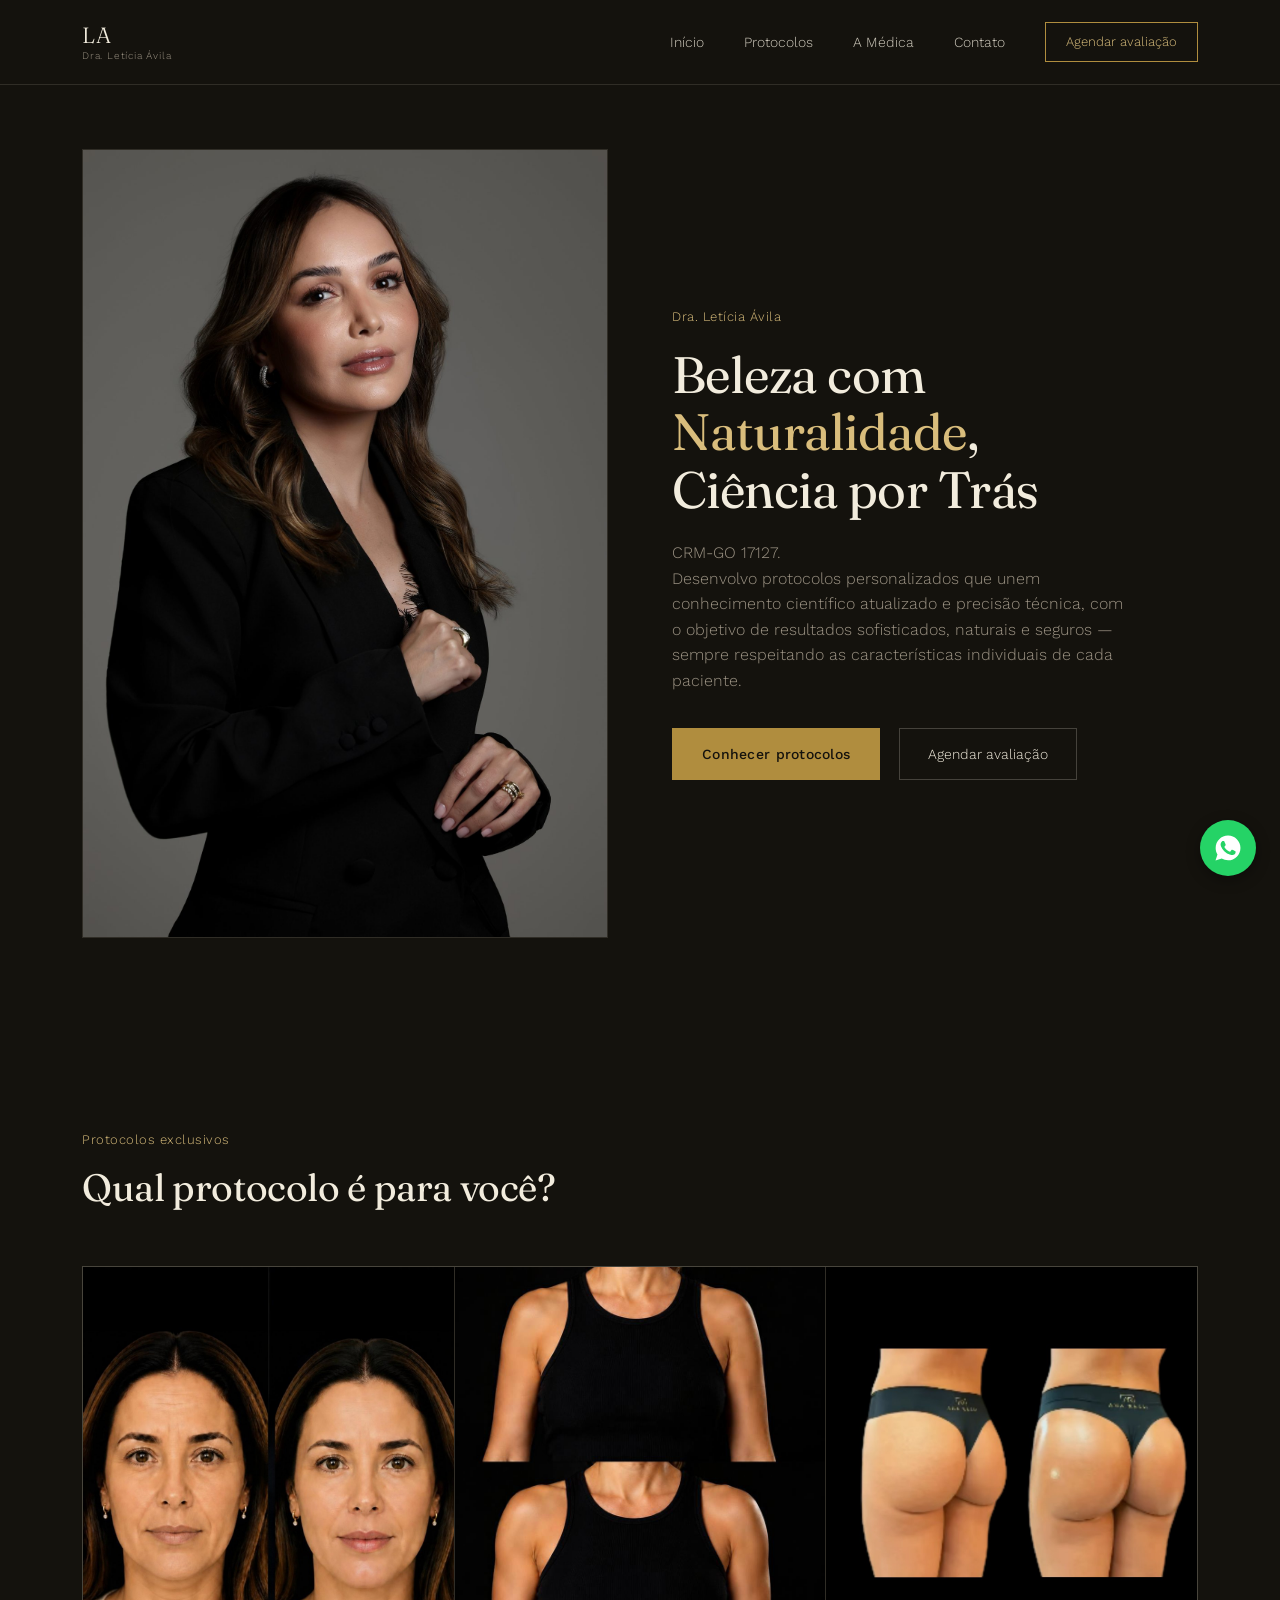
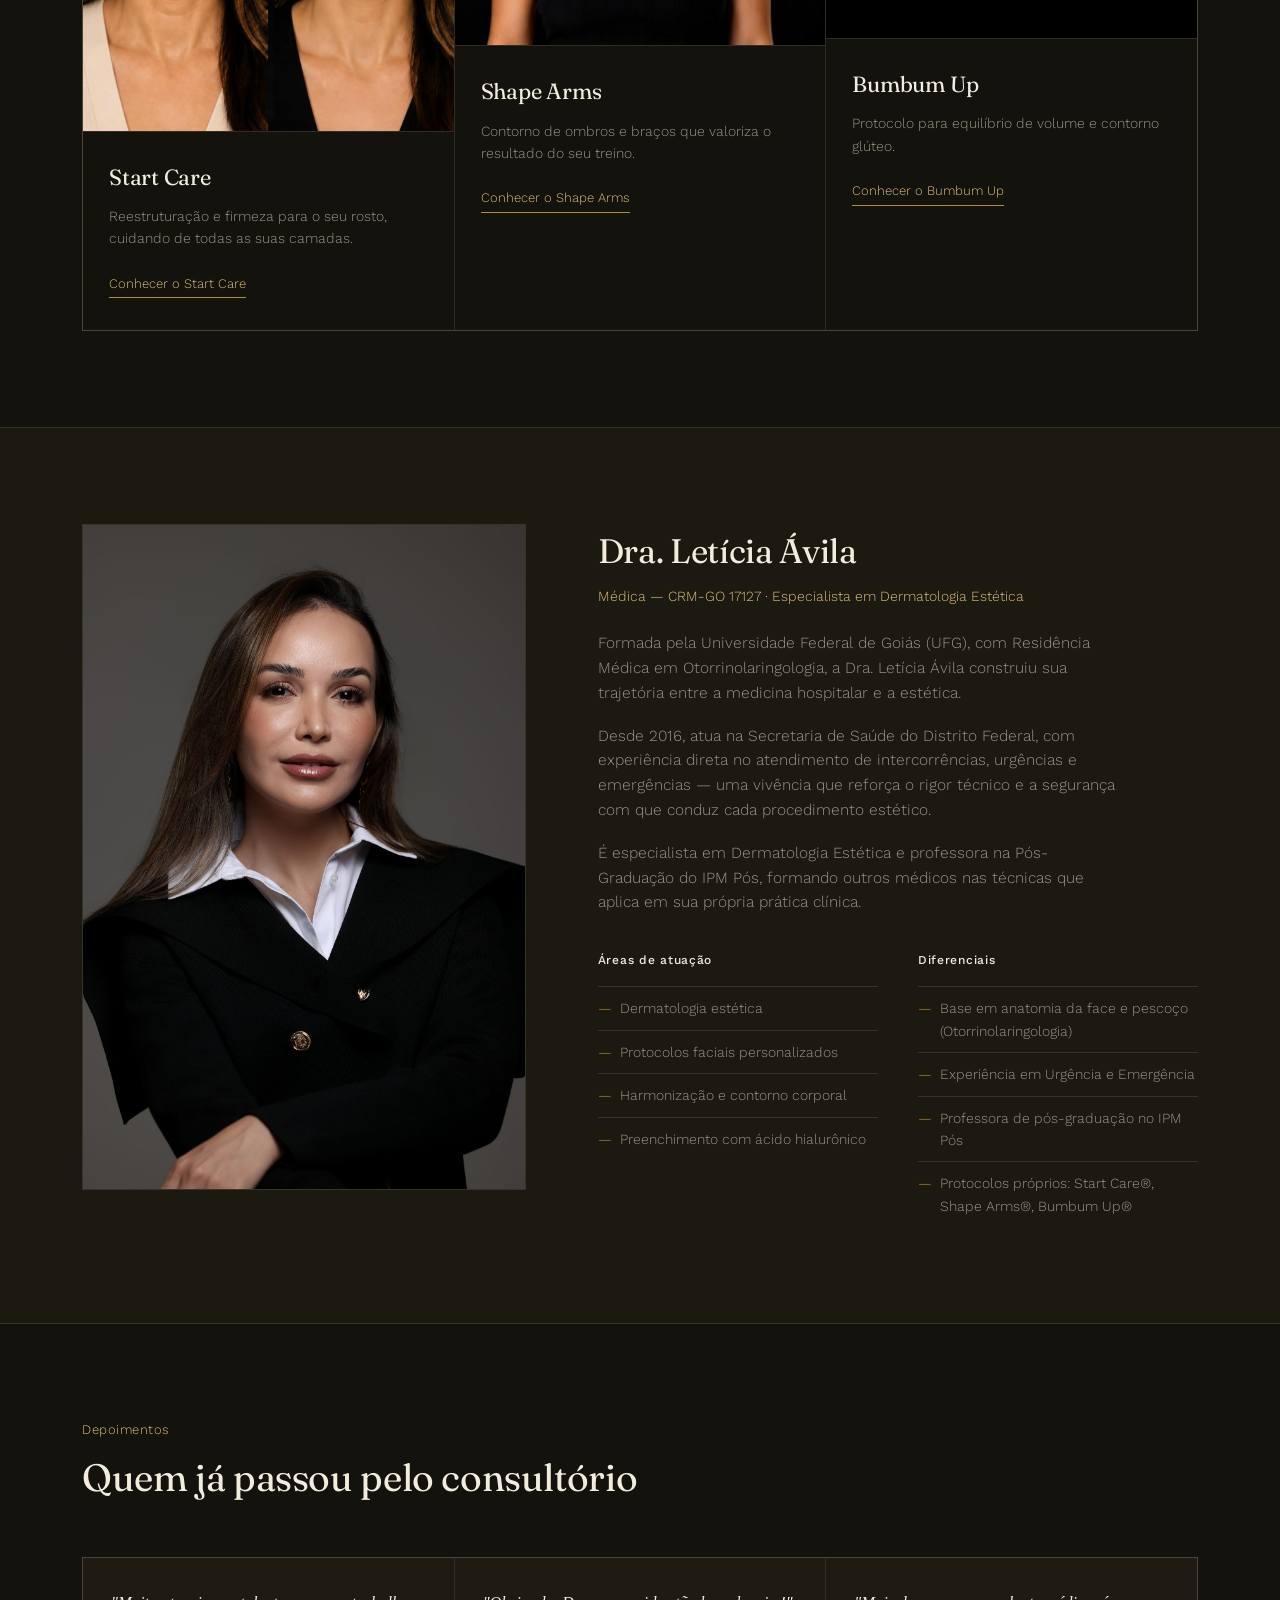
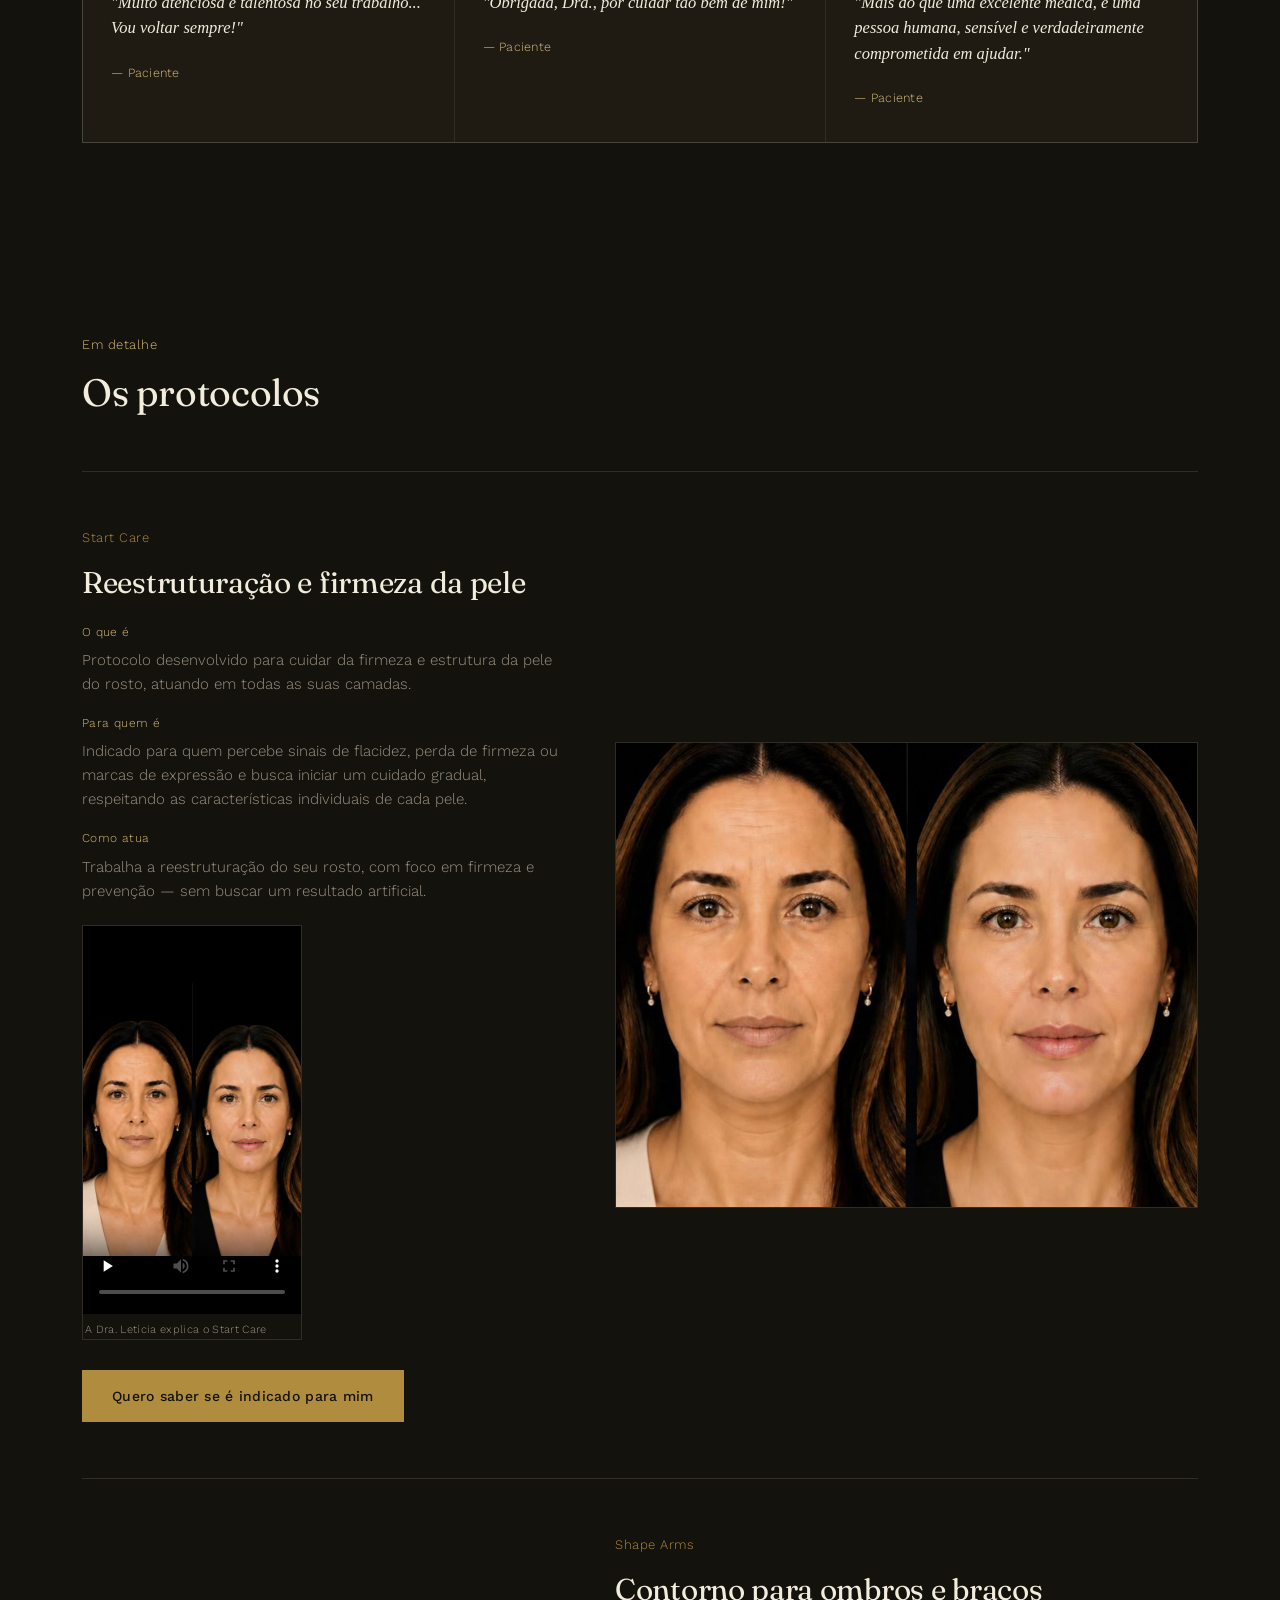
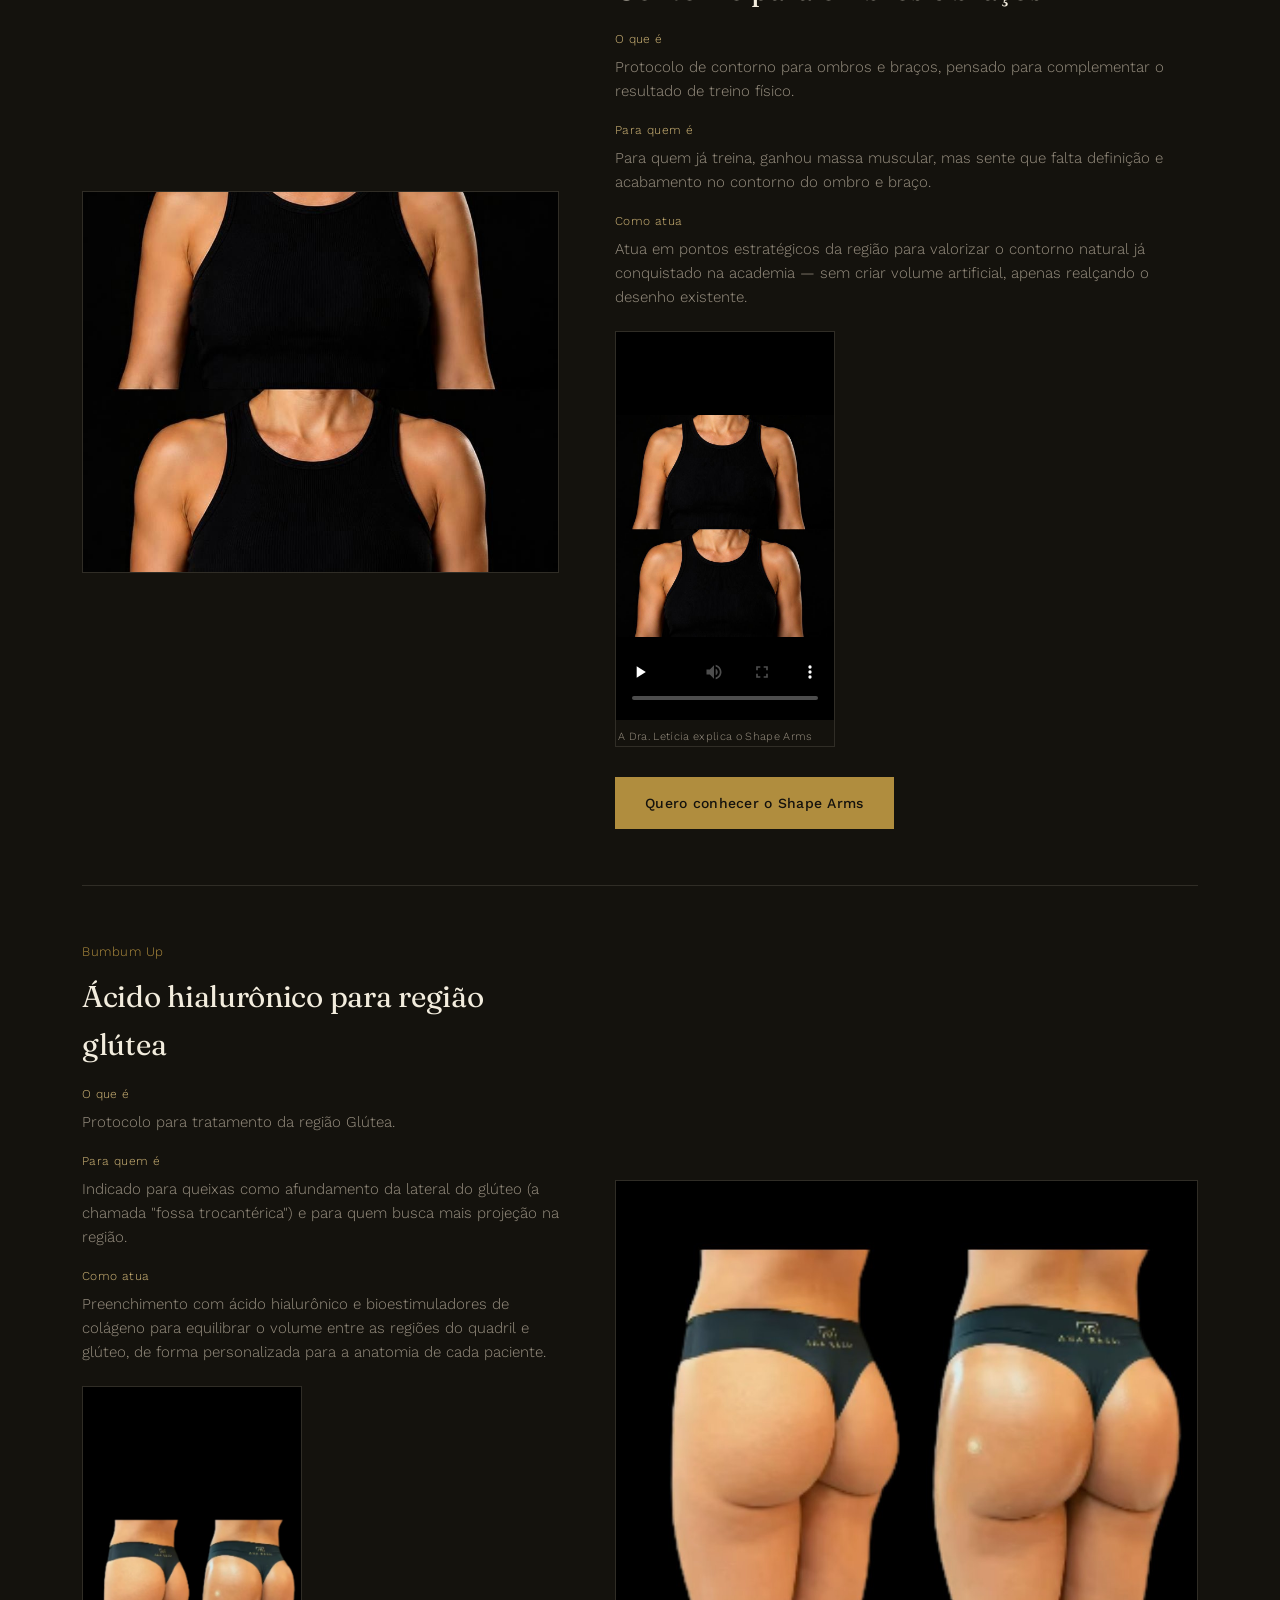
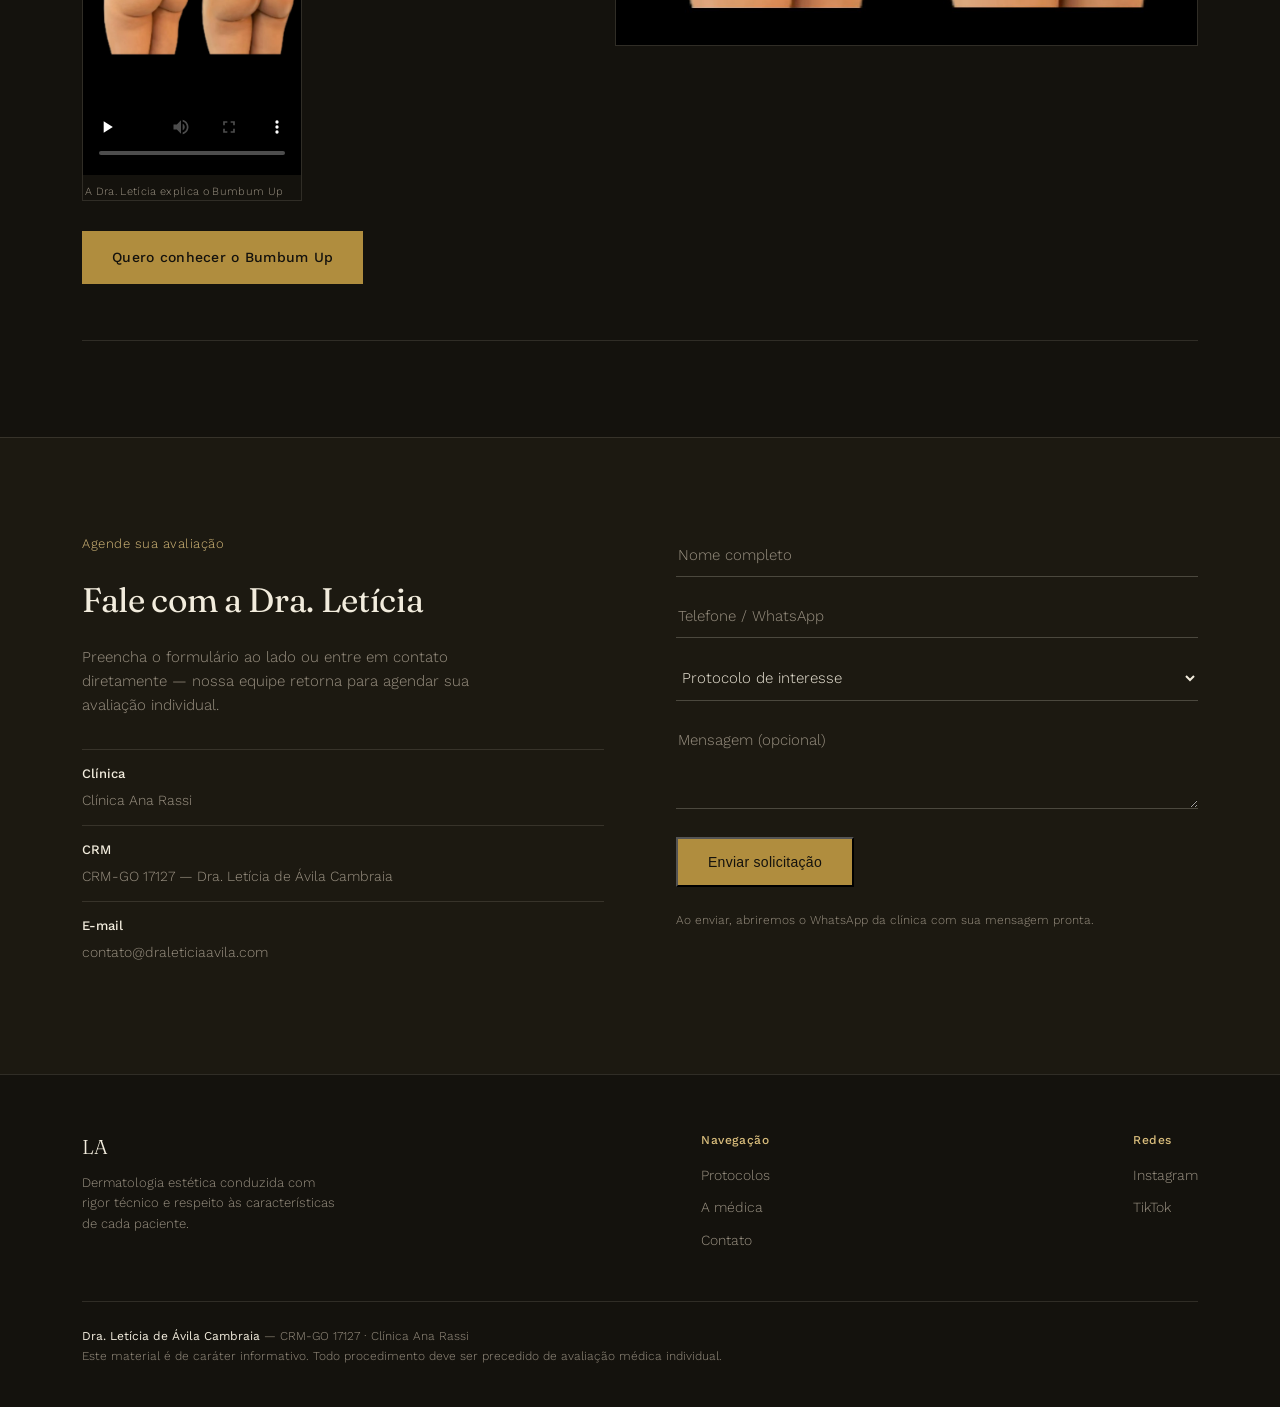
==== commit e681bad7: "Corrige termo poca trocanterica para fossa trocanterica Co-Authored-By: Claude Sonnet 5 <noreply@ant" ====
--- a/index.html
+++ b/index.html
@@ -505,7 +505,7 @@
         </div>
         <div class="protocolo-block">
           <div class="label">Para quem é</div>
-          <p>Indicado para queixas como afundamento da lateral do glúteo (a chamada "poça trocantérica") e para quem busca mais projeção na região.</p>
+          <p>Indicado para queixas como afundamento da lateral do glúteo (a chamada "fossa trocantérica") e para quem busca mais projeção na região.</p>
         </div>
         <div class="protocolo-block">
           <div class="label">Como atua</div>
@@ -550,7 +550,7 @@
       <button type="submit" class="btn-primary">Enviar solicitação</button>
       <div class="form-note">Ao enviar, abriremos o WhatsApp da clínica com sua mensagem pronta.</div>
     </form>
-    <script src="js/contact-form.js?v=2"></script>
+    <script src="js/contact-form.js?v=4"></script>
   </div>
 </section>
 
